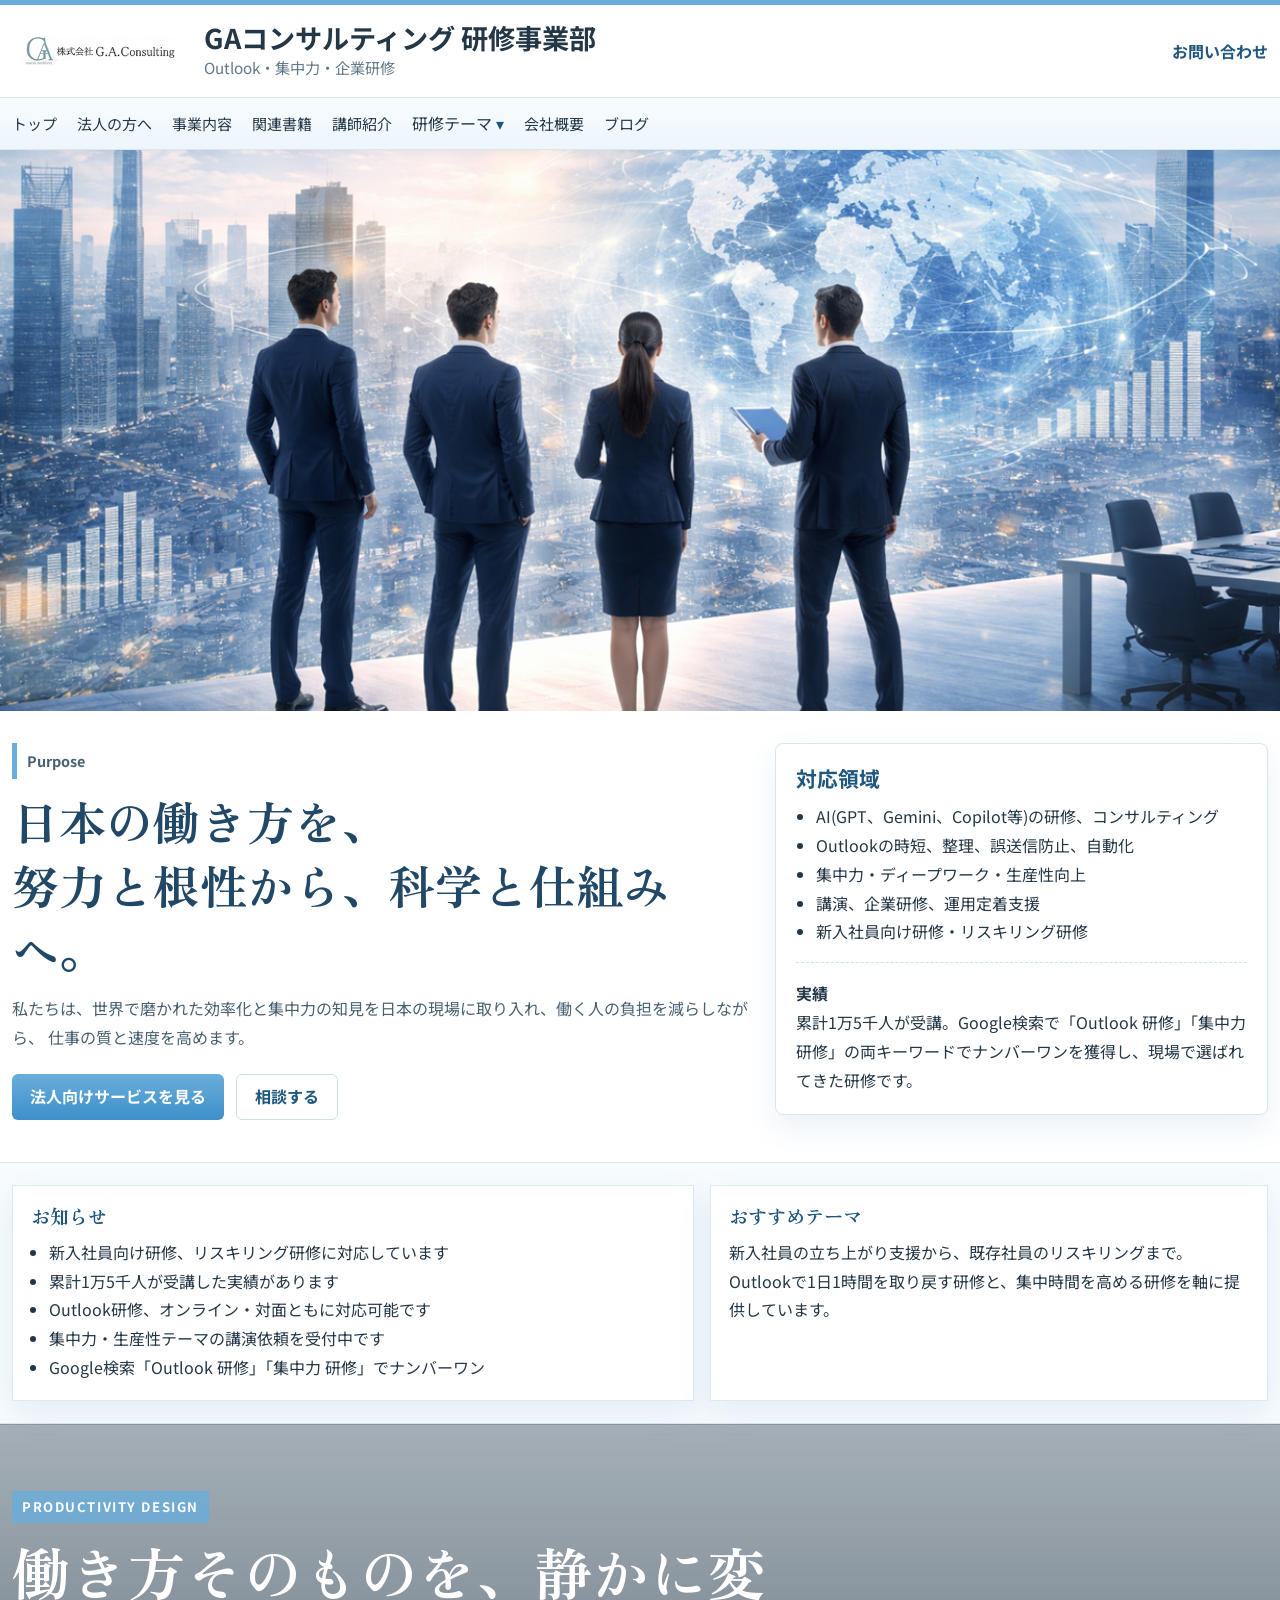
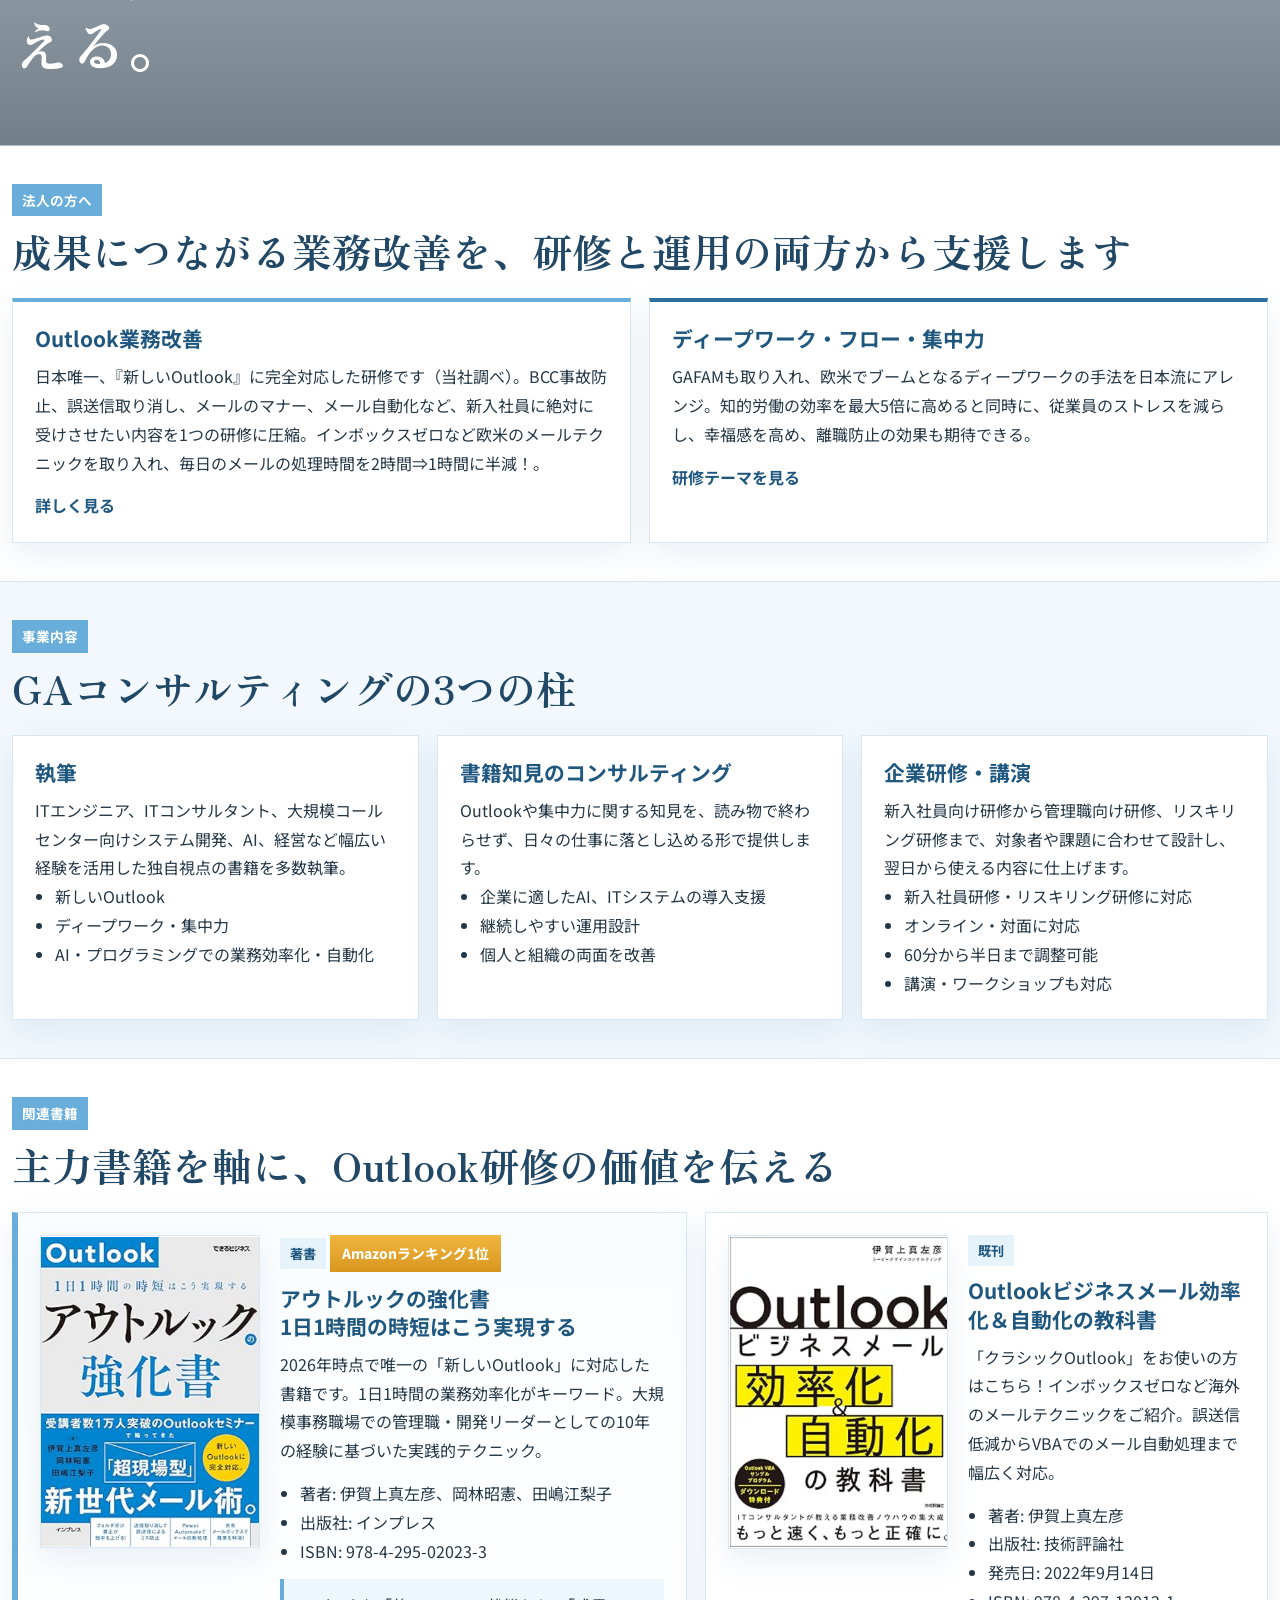
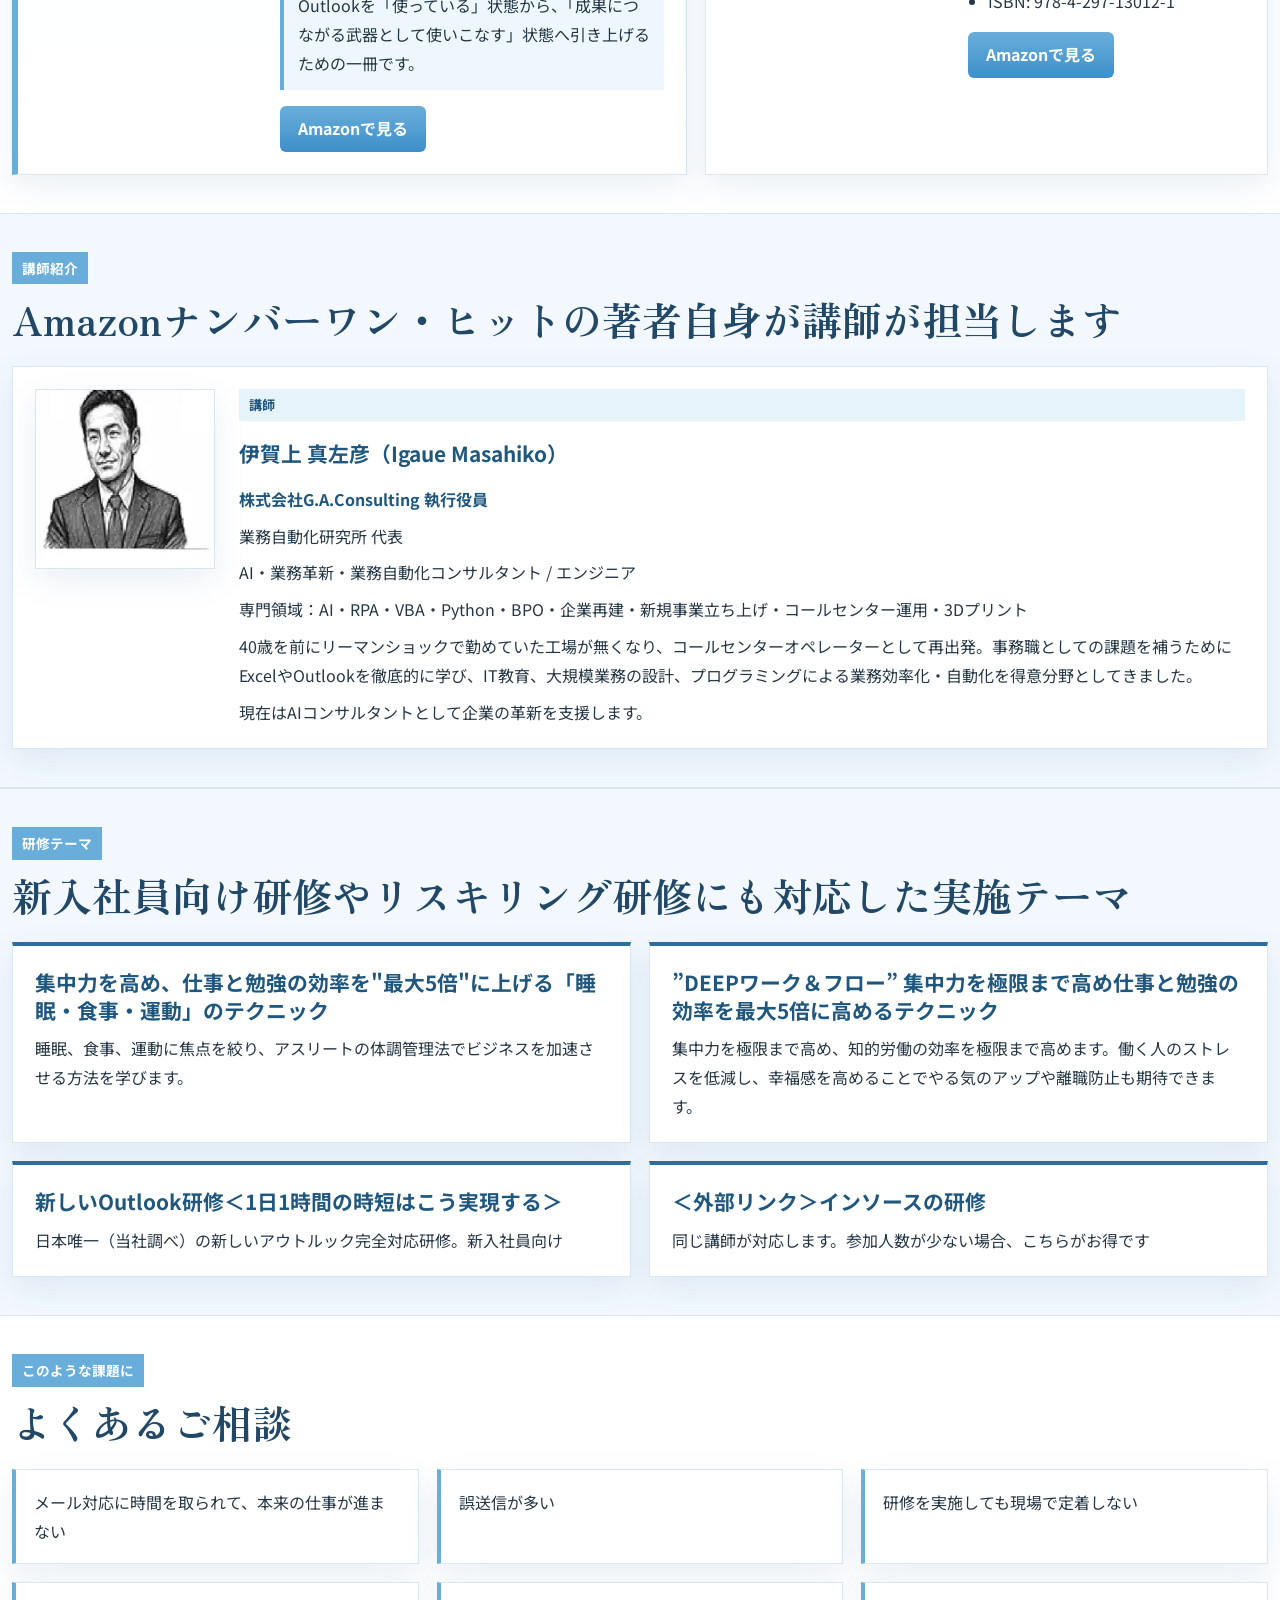
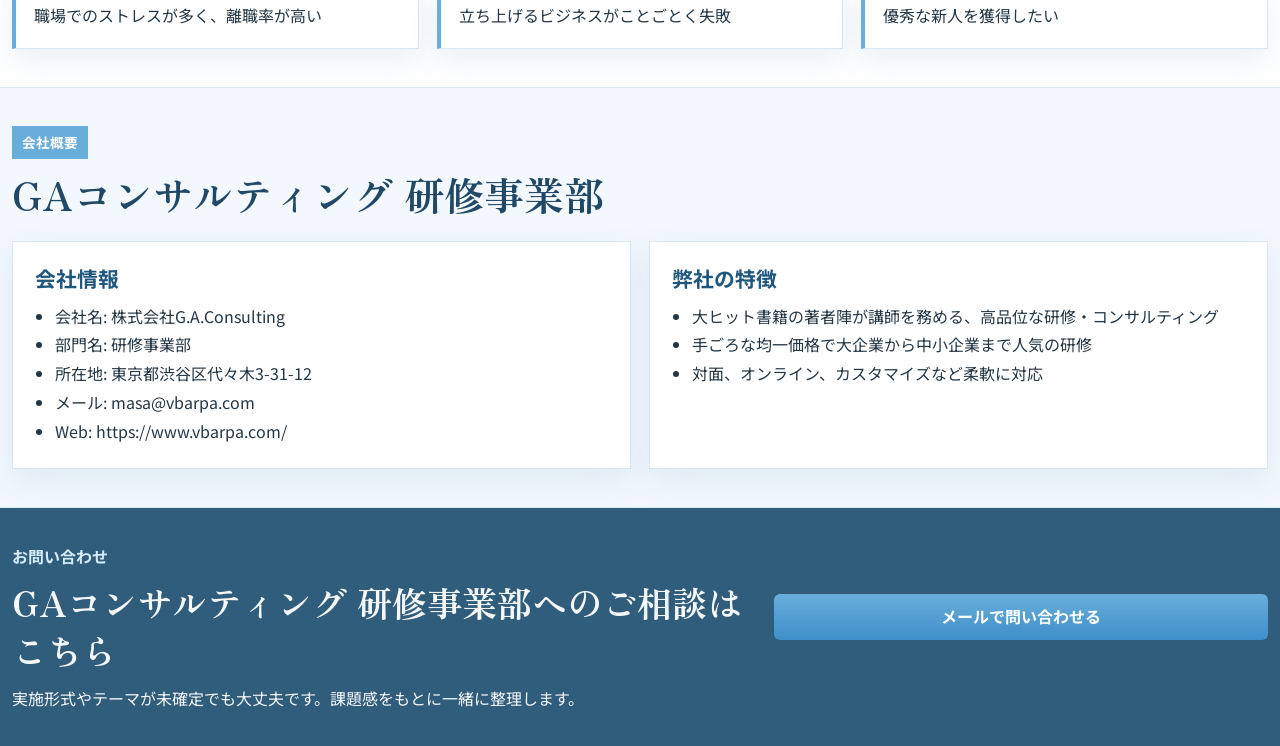
==== Potal/index.html @ 33171b97 "Add training proof points and audience messaging" ====
﻿<!doctype html>
<html lang="ja">

<head>
  <meta charset="UTF-8" />
  <meta name="viewport" content="width=device-width, initial-scale=1.0" />
  <title>GAコンサルティング 研修事業部 | Outlook・集中力・研修の実務支援</title>
  <meta name="description" content="GAコンサルティング 研修事業部のランディングページ。Outlook活用、集中力・生産性テーマの書籍知見、企業研修を通じて、現場で回る業務改善を支援します。" />
  <link rel="preconnect" href="https://fonts.googleapis.com" />
  <link rel="preconnect" href="https://fonts.gstatic.com" crossorigin />
  <link
    href="https://fonts.googleapis.com/css2?family=Noto+Sans+JP:wght@400;500;700;900&family=Zen+Old+Mincho:wght@500;700&display=swap"
    rel="stylesheet" />
  <link rel="stylesheet" href="styles.css" />
</head>

<body>
  <header class="site-header">
    <div class="wrap header-top">
      <a class="brand" href="#top">
        <img class="brand-logo" src="rogo.png" alt="株式会社G.A.Consulting ロゴ" />
        <span class="brand-copy">
          <strong>GAコンサルティング 研修事業部</strong>
          <small>Outlook・集中力・企業研修</small>
        </span>
      </a>
      <a class="contact-shortcut" href="#contact">お問い合わせ</a>
    </div>
    <nav class="global-nav">
      <div class="wrap nav-inner">
        <a href="#top">トップ</a>
        <a class="mobile-hide-nav" href="#corporate">法人の方へ</a>
        <a class="mobile-hide-nav" href="#services">事業内容</a>
        <a href="#books">関連書籍</a>
        <a class="mobile-hide-nav" href="#lecturer">講師紹介</a>
        <div class="nav-dropdown">
          <button class="nav-dropdown-toggle" type="button" id="training-menu-toggle" aria-haspopup="true"
            aria-controls="training-menu-panel">
            研修テーマ
          </button>
          <div class="nav-dropdown-panel" id="training-menu-panel">
            <a href="https://main.vbarpa.com/" target="_blank" rel="noreferrer">
              集中力を高め、仕事と勉強の効率を"最大5倍"に上げる「睡眠・食事・運動」のテクニック
            </a>
            <a href="https://www.vbarpa.com/%E3%83%87%E3%82%A3%E3%83%BC%E3%83%97%E3%83%AF%E3%83%BC%E3%82%AF%E9%9B%86%E4%B8%AD%E5%8A%9B"
              target="_blank" rel="noreferrer">
              ”DEEPワーク＆フロー” 集中力を極限まで高め仕事と勉強の効率を最大5倍に高めるテクニック
            </a>
            <a href="https://www.vbarpa.com/" target="_blank" rel="noreferrer">
              新しいOutlook研修＜1日1時間の時短はこう実現する＞
            </a>
            <a href="https://www.insource.co.jp/bup/gac015.html" target="_blank" rel="noreferrer">
              ＜外部リンク＞インソースの研修
            </a>
          </div>
        </div>
        <a href="#profile">会社概要</a>
        <a href="https://www.vbarpa.com/blog/categories/team%E5%89%AF%E6%A5%AD" target="_blank" rel="noreferrer">
          ブログ
        </a>
      </div>
    </nav>
  </header>

  <main id="top">
    <section class="hero">
      <div class="hero-visual-wide">
        <img src="hero-main-v2.png" alt="夜景を背景にノートパソコンとデスクが置かれた研修事業部のイメージ" />
      </div>
      <div class="wrap hero-inner">
        <div class="hero-copy">
          <p class="hero-lead">Purpose</p>
            <h1>日本の働き方を、<br />努力と根性から、科学と仕組みへ。</h1>
          <p>
            私たちは、世界で磨かれた効率化と集中力の知見を日本の現場に取り入れ、働く人の負担を減らしながら、
            仕事の質と速度を高めます。
          </p>
          <div class="hero-actions">
            <a class="button primary" href="#corporate">法人向けサービスを見る</a>
            <a class="button secondary" href="#contact">相談する</a>
          </div>
        </div>
        <div class="hero-panel">
          <h2>対応領域</h2>
          <ul>
            <li>AI(GPT、Gemini、Copilot等)の研修、コンサルティング</li>
            <li>Outlookの時短、整理、誤送信防止、自動化</li>
            <li>集中力・ディープワーク・生産性向上</li>
            <li>講演、企業研修、運用定着支援</li>
            <li>新入社員向け研修・リスキリング研修</li>
          </ul>
          <div class="hero-note">
            <strong>実績</strong>
            <p>
              累計1万5千人が受講。Google検索で「Outlook 研修」「集中力 研修」の両キーワードでナンバーワンを獲得し、現場で選ばれてきた研修です。
            </p>
          </div>
        </div>
      </div>
    </section>

    <section class="notice-section">
      <div class="wrap notice-grid">
        <article>
          <h2>お知らせ</h2>
          <ul>
            <li>新入社員向け研修、リスキリング研修に対応しています</li>
            <li>累計1万5千人が受講した実績があります</li>
            <li>Outlook研修、オンライン・対面ともに対応可能です</li>
            <li>集中力・生産性テーマの講演依頼を受付中です</li>
            <li>Google検索「Outlook 研修」「集中力 研修」でナンバーワン</li>
          </ul>
        </article>
        <article>
          <h2>おすすめテーマ</h2>
          <p>
            新入社員の立ち上がり支援から、既存社員のリスキリングまで。Outlookで1日1時間を取り戻す研修と、集中時間を高める研修を軸に提供しています。
          </p>
        </article>
      </div>
    </section>

    <section class="fixed-visual-band" aria-hidden="true">
      <div class="fixed-visual-overlay">
        <div class="wrap fixed-visual-copy">
          <p>PRODUCTIVITY DESIGN</p>
          <h2>働き方そのものを、静かに変える。</h2>
        </div>
      </div>
    </section>

    <section class="content-section" id="corporate">
      <div class="wrap">
        <div class="section-title">
          <span>法人の方へ</span>
          <h2>成果につながる業務改善を、研修と運用の両方から支援します</h2>
        </div>
        <div class="feature-grid two-col">
          <article class="feature-card large accent-orange">
            <h3>Outlook業務改善</h3>
            <p>
              日本唯一、『新しいOutlook』に完全対応した研修です（当社調べ）。BCC事故防止、誤送信取り消し、メールのマナー、メール自動化など、新入社員に絶対に受けさせたい内容を1つの研修に圧縮。インボックスゼロなど欧米のメールテクニックを取り入れ、毎日のメールの処理時間を2時間⇒1時間に半減！。
            </p>
            <a href="#services">詳しく見る</a>
          </article>
          <article class="feature-card large accent-blue">
            <h3>ディープワーク・フロー・集中力</h3>
            <p>
              GAFAMも取り入れ、欧米でブームとなるディープワークの手法を日本流にアレンジ。知的労働の効率を最大5倍に高めると同時に、従業員のストレスを減らし、幸福感を高め、離職防止の効果も期待できる。
            </p>
            <a href="#training">研修テーマを見る</a>
          </article>
        </div>
      </div>
    </section>

    <section class="content-section pale" id="services">
      <div class="wrap">
        <div class="section-title">
          <span>事業内容</span>
          <h2>GAコンサルティングの3つの柱</h2>
        </div>
        <div class="feature-grid three-col">
          <article class="feature-card">
            <h3>執筆</h3>
            <p>
              ITエンジニア、ITコンサルタント、大規模コールセンター向けシステム開発、AI、経営など幅広い経験を活用した独自視点の書籍を多数執筆。
            </p>
            <ul>
              <li>新しいOutlook</li>
              <li>ディープワーク・集中力</li>
              <li>AI・プログラミングでの業務効率化・自動化</li>
            </ul>
          </article>
          <article class="feature-card">
            <h3>書籍知見のコンサルティング</h3>
            <p>
              Outlookや集中力に関する知見を、読み物で終わらせず、日々の仕事に落とし込める形で提供します。
            </p>
            <ul>
              <li>企業に適したAI、ITシステムの導入支援</li>
              <li>継続しやすい運用設計</li>
              <li>個人と組織の両面を改善</li>
            </ul>
          </article>
          <article class="feature-card">
            <h3>企業研修・講演</h3>
            <p>
              新入社員向け研修から管理職向け研修、リスキリング研修まで、対象者や課題に合わせて設計し、翌日から使える内容に仕上げます。
            </p>
            <ul>
              <li>新入社員研修・リスキリング研修に対応</li>
              <li>オンライン・対面に対応</li>
              <li>60分から半日まで調整可能</li>
              <li>講演・ワークショップも対応</li>
            </ul>
          </article>
        </div>
      </div>
    </section>

    <section class="content-section" id="books">
      <div class="wrap">
        <div class="section-title">
          <span>関連書籍</span>
          <h2>主力書籍を軸に、Outlook研修の価値を伝える</h2>
        </div>
        <div class="book-grid">
          <article class="book-card featured book-cover-card">
            <div class="book-cover-wrap">
              <img src="1.png" alt="アウトルックの強化書 1日1時間の時短はこう実現する 書影" />
            </div>
            <div>
              <p class="book-tag">著書</p>
              <p class="book-rank">Amazonランキング1位</p>
              <h3>アウトルックの強化書<br />1日1時間の時短はこう実現する</h3>
              <p>
                2026年時点で唯一の「新しいOutlook」に対応した書籍です。1日1時間の業務効率化がキーワード。大規模事務職場での管理職・開発リーダーとしての10年の経験に基づいた実践的テクニック。
              </p>
              <ul class="meta-list">
                <li>著者: 伊賀上真左彦、岡林昭憲、田嶋江梨子</li>
                <li>出版社: インプレス</li>
                <li>ISBN: 978-4-295-02023-3</li>
              </ul>
              <p class="book-highlight">
                Outlookを「使っている」状態から、「成果につながる武器として使いこなす」状態へ引き上げるための一冊です。
              </p>
              <div class="book-actions">
                <a class="button primary"
                  href="https://www.amazon.co.jp/%E3%82%A2%E3%82%A6%E3%83%88%E3%83%AB%E3%83%83%E3%82%AF%E3%81%AE%E5%BC%B7%E5%8C%96%E6%9B%B8-1%E6%97%A51%E6%99%82%E9%96%93%E3%81%AE%E6%99%82%E7%9F%AD%E3%81%AF%E3%81%93%E3%81%86%E5%AE%9F%E7%8F%BE%E3%81%99%E3%82%8B%EF%BC%88%E3%81%A7%E3%81%8D%E3%82%8B%E3%83%93%E3%82%B8%E3%83%8D%E3%82%B9%EF%BC%89-%E4%BC%8A%E8%B3%80%E4%B8%8A%E7%9C%9F%E4%BD%90%E5%BD%A6/dp/4295020230"
                  target="_blank" rel="noreferrer">
                  Amazonで見る
                </a>
              </div>
            </div>
          </article>
          <article class="book-card book-cover-card">
            <div class="book-cover-wrap">
              <img src="2.png" alt="Outlookビジネスメール効率化＆自動化の教科書 書影" />
            </div>
            <div>
              <p class="book-tag">既刊</p>
              <h3>Outlookビジネスメール効率化＆自動化の教科書</h3>
              <p>
                「クラシックOutlook」をお使いの方はこちら！インボックスゼロなど海外のメールテクニックをご紹介。誤送信低減からVBAでのメール自動処理まで幅広く対応。
              </p>
              <ul class="meta-list">
                <li>著者: 伊賀上真左彦</li>
                <li>出版社: 技術評論社</li>
                <li>発売日: 2022年9月14日</li>
                <li>ISBN: 978-4-297-13012-1</li>
              </ul>
              <div class="book-actions">
                <a class="button primary"
                  href="https://www.amazon.co.jp/Outlook%E3%83%93%E3%82%B8%E3%83%8D%E3%82%B9%E3%83%A1%E3%83%BC%E3%83%AB%E5%8A%B9%E7%8E%87%E5%8C%96%EF%BC%86%E8%87%AA%E5%8B%95%E5%8C%96%E3%81%AE%E6%95%99%E7%A7%91%E6%9B%B8-%E4%BC%8A%E8%B3%80%E4%B8%8A-%E7%9C%9F%E5%B7%A6%E5%BD%A6-ebook/dp/B0BDYD4R8Z?ref_=ast_author_dp"
                  target="_blank" rel="noreferrer">
                  Amazonで見る
                </a>
              </div>
            </div>
          </article>
        </div>
      </div>
    </section>

    <section class="content-section pale" id="lecturer">
      <div class="wrap">
        <div class="section-title">
          <span>講師紹介</span>
          <h2>Amazonナンバーワン・ヒットの著者自身が講師が担当します</h2>
        </div>
        <div class="lecturer-card">
          <div class="lecturer-photo-wrap">
            <img src="3.webp" alt="講師 伊賀上真左彦" />
          </div>
          <div class="lecturer-body">
            <p class="book-tag">講師</p>
            <h3>伊賀上 真左彦（Igaue Masahiko）</h3>
            <p class="lecturer-role">株式会社G.A.Consulting 執行役員</p>
            <p>業務自動化研究所 代表</p>
            <p>AI・業務革新・業務自動化コンサルタント / エンジニア</p>
            <p>専門領域：AI・RPA・VBA・Python・BPO・企業再建・新規事業立ち上げ・コールセンター運用・3Dプリント</p>
            <p>
              40歳を前にリーマンショックで勤めていた工場が無くなり、コールセンターオペレーターとして再出発。事務職としての課題を補うためにExcelやOutlookを徹底的に学び、IT教育、大規模業務の設計、プログラミングによる業務効率化・自動化を得意分野としてきました。
            </p>
            <p>現在はAIコンサルタントとして企業の革新を支援します。</p>
          </div>
        </div>
      </div>
    </section>

    <section class="content-section pale" id="training">
      <div class="wrap">
        <div class="section-title">
          <span>研修テーマ</span>
          <h2>新入社員向け研修やリスキリング研修にも対応した実施テーマ</h2>
        </div>
        <div class="post-grid">
          <article class="post-card">
            <h3>
              <a class="training-link" href="https://main.vbarpa.com/" target="_blank" rel="noreferrer">
                集中力を高め、仕事と勉強の効率を"最大5倍"に上げる「睡眠・食事・運動」のテクニック
              </a>
            </h3>
            <p>睡眠、食事、運動に焦点を絞り、アスリートの体調管理法でビジネスを加速させる方法を学びます。</p>
          </article>
          <article class="post-card">
            <h3>
              <a class="training-link"
                href="https://www.vbarpa.com/%E3%83%87%E3%82%A3%E3%83%BC%E3%83%97%E3%83%AF%E3%83%BC%E3%82%AF%E9%9B%86%E4%B8%AD%E5%8A%9B"
                target="_blank" rel="noreferrer">
                ”DEEPワーク＆フロー” 集中力を極限まで高め仕事と勉強の効率を最大5倍に高めるテクニック
              </a>
            </h3>
            <p>
              集中力を極限まで高め、知的労働の効率を極限まで高めます。働く人のストレスを低減し、幸福感を高めることでやる気のアップや離職防止も期待できます。
            </p>
          </article>
          <article class="post-card">
            <h3>
              <a class="training-link" href="https://www.vbarpa.com/" target="_blank" rel="noreferrer">
                新しいOutlook研修＜1日1時間の時短はこう実現する＞
              </a>
            </h3>
            <p>日本唯一（当社調べ）の新しいアウトルック完全対応研修。新入社員向け</p>
          </article>
          <article class="post-card">
            <h3>
              <a class="training-link" href="https://www.insource.co.jp/bup/gac015.html" target="_blank"
                rel="noreferrer">
                ＜外部リンク＞インソースの研修
              </a>
            </h3>
            <p>同じ講師が対応します。参加人数が少ない場合、こちらがお得です</p>
          </article>
        </div>
      </div>
    </section>

    <section class="content-section" id="audience">
      <div class="wrap">
        <div class="section-title">
          <span>このような課題に</span>
          <h2>よくあるご相談</h2>
        </div>
        <div class="issue-grid">
          <p>メール対応に時間を取られて、本来の仕事が進まない</p>
          <p>誤送信が多い</p>
          <p>研修を実施しても現場で定着しない</p>
          <p>職場でのストレスが多く、離職率が高い</p>
          <p>立ち上げるビジネスがことごとく失敗</p>
          <p>優秀な新人を獲得したい</p>
        </div>
      </div>
    </section>

    <section class="content-section pale" id="profile">
      <div class="wrap">
        <div class="section-title">
          <span>会社概要</span>
          <h2>GAコンサルティング 研修事業部</h2>
        </div>
        <div class="profile-grid">
          <article class="profile-card">
            <h3>会社情報</h3>
            <ul>
              <li>会社名: 株式会社G.A.Consulting</li>
              <li>部門名: 研修事業部</li>
              <li>所在地: 東京都渋谷区代々木3-31-12</li>
              <li>メール: masa@vbarpa.com</li>
              <li>Web: https://www.vbarpa.com/</li>
            </ul>
          </article>
          <article class="profile-card">
            <h3>弊社の特徴</h3>
            <ul>
              <li>大ヒット書籍の著者陣が講師を務める、高品位な研修・コンサルティング</li>
              <li>手ごろな均一価格で大企業から中小企業まで人気の研修</li>
              <li>対面、オンライン、カスタマイズなど柔軟に対応</li>
            </ul>
          </article>
        </div>
      </div>
    </section>
  </main>

  <footer class="site-footer" id="contact">
    <div class="wrap footer-inner">
      <div>
        <p class="footer-title">お問い合わせ</p>
        <h2>GAコンサルティング 研修事業部へのご相談はこちら</h2>
        <p>実施形式やテーマが未確定でも大丈夫です。課題感をもとに一緒に整理します。</p>
      </div>
      <div class="footer-actions">
        <a class="button primary" href="mailto:masa@vbarpa.com">メールで問い合わせる</a>
      </div>
    </div>
  </footer>
  <script>
    (function () {
      var button = document.getElementById("training-menu-toggle");
      var panel = document.getElementById("training-menu-panel");

      if (!button || !panel) {
        return;
      }

      button.addEventListener("click", function (event) {
        if (window.innerWidth > 900) {
          return;
        }

        event.preventDefault();
        panel.classList.toggle("is-open");
      });

      document.addEventListener("click", function (event) {
        if (window.innerWidth > 900) {
          return;
        }

        if (!button.contains(event.target) && !panel.contains(event.target)) {
          panel.classList.remove("is-open");
        }
      });
    })();
  </script>
</body>

</html>
---- Potal/styles.css ----
﻿:root {
  --bg: #f6fbff;
  --paper: #ffffff;
  --soft: #f2f8fd;
  --ink: #243746;
  --muted: #617887;
  --line: #d8e7f2;
  --sky: #69aeda;
  --sky-deep: #3e8fca;
  --blue: #2d6e9f;
  --blue-deep: #1f577f;
  --shadow: 0 12px 30px rgba(54, 112, 153, 0.1);
}

* {
  box-sizing: border-box;
}

html {
  scroll-behavior: smooth;
}

body {
  margin: 0;
  font-family: "Noto Sans JP", sans-serif;
  color: var(--ink);
  background: var(--bg);
  line-height: 1.8;
  padding-top: 148px;
}

img {
  max-width: 100%;
  display: block;
}

h1,
h2,
h3 {
  margin: 0;
  line-height: 1.35;
}

p,
ul,
figure {
  margin: 0;
}

.wrap {
  width: min(1360px, calc(100% - 24px));
  margin: 0 auto;
}

.site-header {
  background: #fff;
  border-top: 5px solid var(--sky);
  box-shadow: 0 2px 8px rgba(0, 0, 0, 0.04);
  position: fixed;
  top: 0;
  left: 0;
  right: 0;
  z-index: 10;
}

.header-top {
  display: flex;
  align-items: center;
  justify-content: space-between;
  gap: 16px;
  padding: 16px 0;
}

.brand {
  display: inline-flex;
  align-items: center;
  gap: 12px;
  text-decoration: none;
  color: inherit;
}

.brand-logo {
  width: 180px;
  max-width: 32vw;
  height: auto;
}

.brand-copy {
  display: grid;
}

.brand-copy strong {
  font-size: 1.7rem;
  line-height: 1.2;
}

.brand-copy small {
  color: var(--muted);
  font-size: 0.95rem;
}

.contact-shortcut {
  color: var(--blue-deep);
  text-decoration: none;
  font-weight: 700;
}

.global-nav {
  background: linear-gradient(180deg, #f8fcff, #edf6fc);
  border-top: 1px solid var(--line);
  border-bottom: 1px solid var(--line);
}

.nav-inner {
  display: flex;
  flex-wrap: wrap;
  gap: 20px;
  padding: 11px 0;
  align-items: center;
}

.nav-inner > a,
.nav-dropdown-toggle {
  color: var(--ink);
  text-decoration: none;
  font-size: 0.94rem;
}

.nav-dropdown {
  position: relative;
}

.nav-dropdown-toggle {
  padding: 0;
  background: transparent;
  border: 0;
  font: inherit;
  cursor: pointer;
}

.nav-dropdown-toggle::after {
  content: " ▾";
  color: var(--blue-deep);
}

.nav-dropdown-panel {
  position: absolute;
  top: 100%;
  left: 0;
  min-width: 320px;
  display: grid;
  gap: 2px;
  padding: 8px 8px 8px;
  margin-top: 0;
  background: #fff;
  border: 1px solid var(--line);
  box-shadow: 0 18px 36px rgba(31, 87, 127, 0.16);
  opacity: 0;
  visibility: hidden;
  pointer-events: none;
  transform: translateY(4px);
  transition: opacity 0.18s ease, transform 0.18s ease, visibility 0.18s ease;
}

.nav-dropdown:hover .nav-dropdown-panel,
.nav-dropdown:focus-within .nav-dropdown-panel {
  opacity: 1;
  visibility: visible;
  pointer-events: auto;
  transform: translateY(0);
}

.nav-dropdown-panel a {
  display: block;
  padding: 10px 12px;
  color: var(--ink);
  text-decoration: none;
  background: #fff;
}

.nav-dropdown-panel a:hover {
  background: #eef7fd;
  color: var(--blue-deep);
}

.hero {
  background: #fff;
  border-bottom: 1px solid var(--line);
}

.hero-visual-wide {
  width: 100%;
  height: clamp(320px, 44vw, 640px);
  overflow: hidden;
  position: relative;
  background: #0f2232;
}

.hero-visual-wide img {
  width: 100%;
  height: 100%;
  object-fit: cover;
  transform: none;
  opacity: 1;
  filter: none;
}

.hero-inner {
  display: grid;
  grid-template-columns: 1.2fr 0.8fr;
  gap: 24px;
  padding: 32px 0 42px;
  align-items: start;
}

.hero-copy h1 {
  margin: 10px 0 14px;
  font-family: "Zen Old Mincho", serif;
  font-size: clamp(1.8rem, 4.2vw, 2.95rem);
  color: #214866;
}

.hero-lead {
  display: inline-block;
  padding: 5px 10px;
  background: #fff;
  border-left: 5px solid var(--sky);
  color: var(--blue);
  font-size: 0.9rem;
  font-weight: 700;
}

.hero-copy p {
  color: #486171;
}

.hero-actions {
  display: flex;
  flex-wrap: wrap;
  gap: 12px;
  margin-top: 22px;
}

.button {
  display: inline-flex;
  align-items: center;
  justify-content: center;
  min-height: 46px;
  padding: 0 18px;
  border-radius: 6px;
  text-decoration: none;
  font-weight: 700;
  border: 0;
  cursor: pointer;
}

.button.primary {
  background: linear-gradient(180deg, var(--sky), var(--sky-deep));
  color: #fff;
}

.button.secondary {
  background: #fff;
  color: var(--blue-deep);
  border: 1px solid #cddfeb;
}

.hero-panel {
  background: #fff;
  border: 1px solid #d7e7f2;
  border-radius: 8px;
  padding: 20px;
  box-shadow: var(--shadow);
}

.hero-panel h2 {
  font-size: 1.3rem;
  color: var(--blue-deep);
  margin-bottom: 10px;
}

.hero-panel ul,
.feature-card ul,
.profile-card ul,
.meta-list {
  padding-left: 20px;
}

.hero-note {
  margin-top: 16px;
  padding-top: 16px;
  border-top: 1px dashed #cfe0eb;
}

.purpose-section {
  padding: 42px 0 20px;
  background: linear-gradient(180deg, #ffffff 0%, #f8fbfe 100%);
}

.purpose-lead {
  max-width: 920px;
  font-size: 1.12rem;
  line-height: 1.9;
  color: var(--blue-deep);
}

.notice-section {
  background: #f7fbfe;
  border-bottom: 1px solid var(--line);
}

.notice-grid {
  display: grid;
  grid-template-columns: 1.1fr 0.9fr;
  gap: 16px;
  padding: 22px 0;
}

.notice-grid article {
  background: #fff;
  border: 1px solid #dceaf3;
  padding: 18px;
  box-shadow: var(--shadow);
}

.notice-grid h2,
.section-title h2,
.footer-inner h2 {
  font-family: "Zen Old Mincho", serif;
}

.notice-grid h2 {
  font-size: 1.2rem;
  color: var(--blue-deep);
  margin-bottom: 8px;
}

.notice-grid ul {
  padding-left: 18px;
}

.fixed-visual-band {
  min-height: 320px;
  background:
    linear-gradient(rgba(11, 30, 46, 0.34), rgba(11, 30, 46, 0.56)),
    url("fixed-bg-v2.png") center center / cover no-repeat fixed;
  border-top: 1px solid rgba(255, 255, 255, 0.18);
  border-bottom: 1px solid rgba(255, 255, 255, 0.18);
}

.fixed-visual-overlay {
  min-height: 320px;
  display: flex;
  align-items: center;
}

.fixed-visual-copy {
  color: #fff;
}

.fixed-visual-copy p {
  display: inline-block;
  margin-bottom: 12px;
  padding: 4px 10px;
  background: rgba(105, 174, 218, 0.82);
  font-size: 0.82rem;
  font-weight: 700;
  letter-spacing: 0.12em;
}

.fixed-visual-copy h2 {
  max-width: 760px;
  font-family: "Zen Old Mincho", serif;
  font-size: clamp(2rem, 4.6vw, 3.6rem);
  line-height: 1.25;
}

.content-section {
  padding: 38px 0;
  background: #fff;
}

.content-section.pale {
  background: var(--soft);
  border-top: 1px solid var(--line);
  border-bottom: 1px solid var(--line);
}

.section-title {
  margin-bottom: 20px;
}

.section-title span {
  display: inline-block;
  margin-bottom: 8px;
  padding: 4px 10px;
  background: var(--sky);
  color: #fff;
  font-size: 0.85rem;
  font-weight: 700;
}

.section-title h2 {
  font-size: clamp(1.6rem, 4vw, 2.5rem);
  color: #214866;
}

.feature-grid,
.book-grid,
.post-grid,
.issue-grid,
.profile-grid {
  display: grid;
  gap: 18px;
}

.two-col {
  grid-template-columns: repeat(2, minmax(0, 1fr));
}

.three-col {
  grid-template-columns: repeat(3, minmax(0, 1fr));
}

.feature-card,
.book-card,
.post-card,
.profile-card,
.issue-grid p,
.lecturer-card {
  background: #fff;
  border: 1px solid var(--line);
  box-shadow: var(--shadow);
}

.feature-card,
.book-card,
.post-card,
.profile-card {
  padding: 22px;
}

.feature-card h3,
.book-card h3,
.post-card h3,
.profile-card h3,
.lecturer-body h3 {
  font-size: 1.3rem;
  color: var(--blue-deep);
  margin-bottom: 10px;
}

.feature-card a {
  display: inline-block;
  margin-top: 14px;
  color: var(--blue-deep);
  font-weight: 700;
  text-decoration: none;
}

.feature-card.large {
  border-top: 4px solid var(--sky);
}

.feature-card.large.accent-blue,
.post-card {
  border-top: 4px solid var(--blue);
}

.book-grid {
  grid-template-columns: 1.2fr 1fr;
}

.book-card.featured {
  background: linear-gradient(180deg, #fafdff, #fff);
  border-left: 6px solid var(--sky);
}

.book-cover-card {
  display: grid;
  grid-template-columns: 220px 1fr;
  gap: 20px;
  align-items: start;
}

.book-cover-wrap img,
.lecturer-photo-wrap img {
  width: 100%;
  border: 1px solid var(--line);
  box-shadow: var(--shadow);
}

.book-tag {
  display: inline-block;
  margin-bottom: 10px;
  padding: 4px 10px;
  background: #e7f3fb;
  color: var(--blue-deep);
  font-size: 0.82rem;
  font-weight: 700;
}

.book-rank {
  display: inline-block;
  margin-bottom: 12px;
  padding: 6px 12px;
  background: linear-gradient(180deg, #f1b63f, #d8961f);
  color: #fff;
  font-size: 0.86rem;
  font-weight: 800;
}

.book-highlight {
  margin-top: 14px;
  padding: 12px 14px;
  background: #eef7fd;
  border-left: 4px solid var(--sky);
}

.book-actions {
  margin-top: 16px;
}

.meta-list {
  margin-top: 14px;
}

.lecturer-card {
  display: grid;
  grid-template-columns: 180px 1fr;
  gap: 24px;
  padding: 22px;
}

.lecturer-role {
  font-weight: 700;
  color: var(--blue-deep);
}

.lecturer-body {
  display: grid;
  gap: 8px;
}

.post-grid {
  grid-template-columns: repeat(2, minmax(0, 1fr));
}

.training-link {
  color: var(--blue-deep);
  text-decoration: none;
  border-bottom: 1px solid transparent;
  transition: border-color 0.2s ease, color 0.2s ease;
}

.training-link:hover {
  color: var(--sky-deep);
  border-color: var(--sky-deep);
}

.issue-grid {
  grid-template-columns: repeat(3, minmax(0, 1fr));
}

.issue-grid p {
  padding: 18px;
  border-left: 4px solid var(--sky);
}

.profile-grid {
  grid-template-columns: repeat(2, minmax(0, 1fr));
}

.site-footer {
  background: #315d7c;
  color: rgba(255, 255, 255, 0.95);
}

.footer-inner {
  display: grid;
  grid-template-columns: 1.2fr 0.8fr;
  gap: 20px;
  padding: 34px 0;
}

.footer-title {
  margin-bottom: 8px;
  color: #d5ecfb;
  font-weight: 700;
}

.footer-inner h2 {
  font-size: clamp(1.5rem, 4vw, 2.2rem);
  margin-bottom: 10px;
}

.footer-actions {
  display: grid;
  gap: 12px;
  align-content: start;
  padding-top: 52px;
}

.footer-actions .button.secondary {
  background: rgba(255, 255, 255, 0.1);
  color: #fff;
  border-color: rgba(255, 255, 255, 0.24);
}

@media (max-width: 900px) {
  .mobile-hide-nav {
    display: none;
  }

  .hero-inner,
  .notice-grid,
  .two-col,
  .three-col,
  .book-grid,
  .book-cover-card,
  .lecturer-card,
  .post-grid,
  .issue-grid,
  .profile-grid,
  .footer-inner,
  .nav-dropdown-panel {
    grid-template-columns: 1fr;
  }

  .header-top {
    align-items: center;
    justify-content: space-between;
    flex-direction: row;
    gap: 10px;
  }

  .hero-inner {
    grid-template-columns: 1fr;
  }

  .nav-dropdown-panel {
    min-width: 280px;
  }

  .fixed-visual-band,
  .fixed-visual-overlay {
    min-height: 240px;
  }
}

@media (max-width: 640px) {
  body {
    padding-top: 122px;
  }

  .wrap {
    width: min(1360px, calc(100% - 16px));
  }

  .header-top {
    padding: 10px 0;
  }

  .content-section,
  .footer-inner,
  .notice-grid {
    padding-top: 24px;
    padding-bottom: 24px;
  }

  .feature-card,
  .book-card,
  .post-card,
  .profile-card,
  .issue-grid p,
  .notice-grid article,
  .hero-panel,
  .lecturer-card {
    padding: 16px;
  }

  .nav-inner {
    flex-wrap: nowrap;
    gap: 12px;
    overflow-x: auto;
    white-space: nowrap;
    -webkit-overflow-scrolling: touch;
    scrollbar-width: none;
  }

  .nav-inner::-webkit-scrollbar {
    display: none;
  }

  .brand-logo {
    width: 96px;
    max-width: 28vw;
  }

  .brand-copy strong {
    font-size: 1rem;
  }

  .brand-copy small {
    font-size: 0.78rem;
  }

  .contact-shortcut {
    font-size: 0.82rem;
    white-space: nowrap;
  }

  .nav-dropdown {
    position: relative;
  }

  .nav-dropdown-panel {
    position: fixed;
    top: 112px;
    left: 12px;
    right: 12px;
    min-width: 0;
    margin-top: 0;
    opacity: 0;
    visibility: hidden;
    pointer-events: none;
    transform: translateY(4px);
    max-height: calc(100vh - 140px);
    overflow-y: auto;
  }

  .nav-dropdown-panel.is-open {
    opacity: 1;
    visibility: visible;
    pointer-events: auto;
    transform: translateY(0);
  }

  .fixed-visual-band {
    background-attachment: scroll;
  }
}
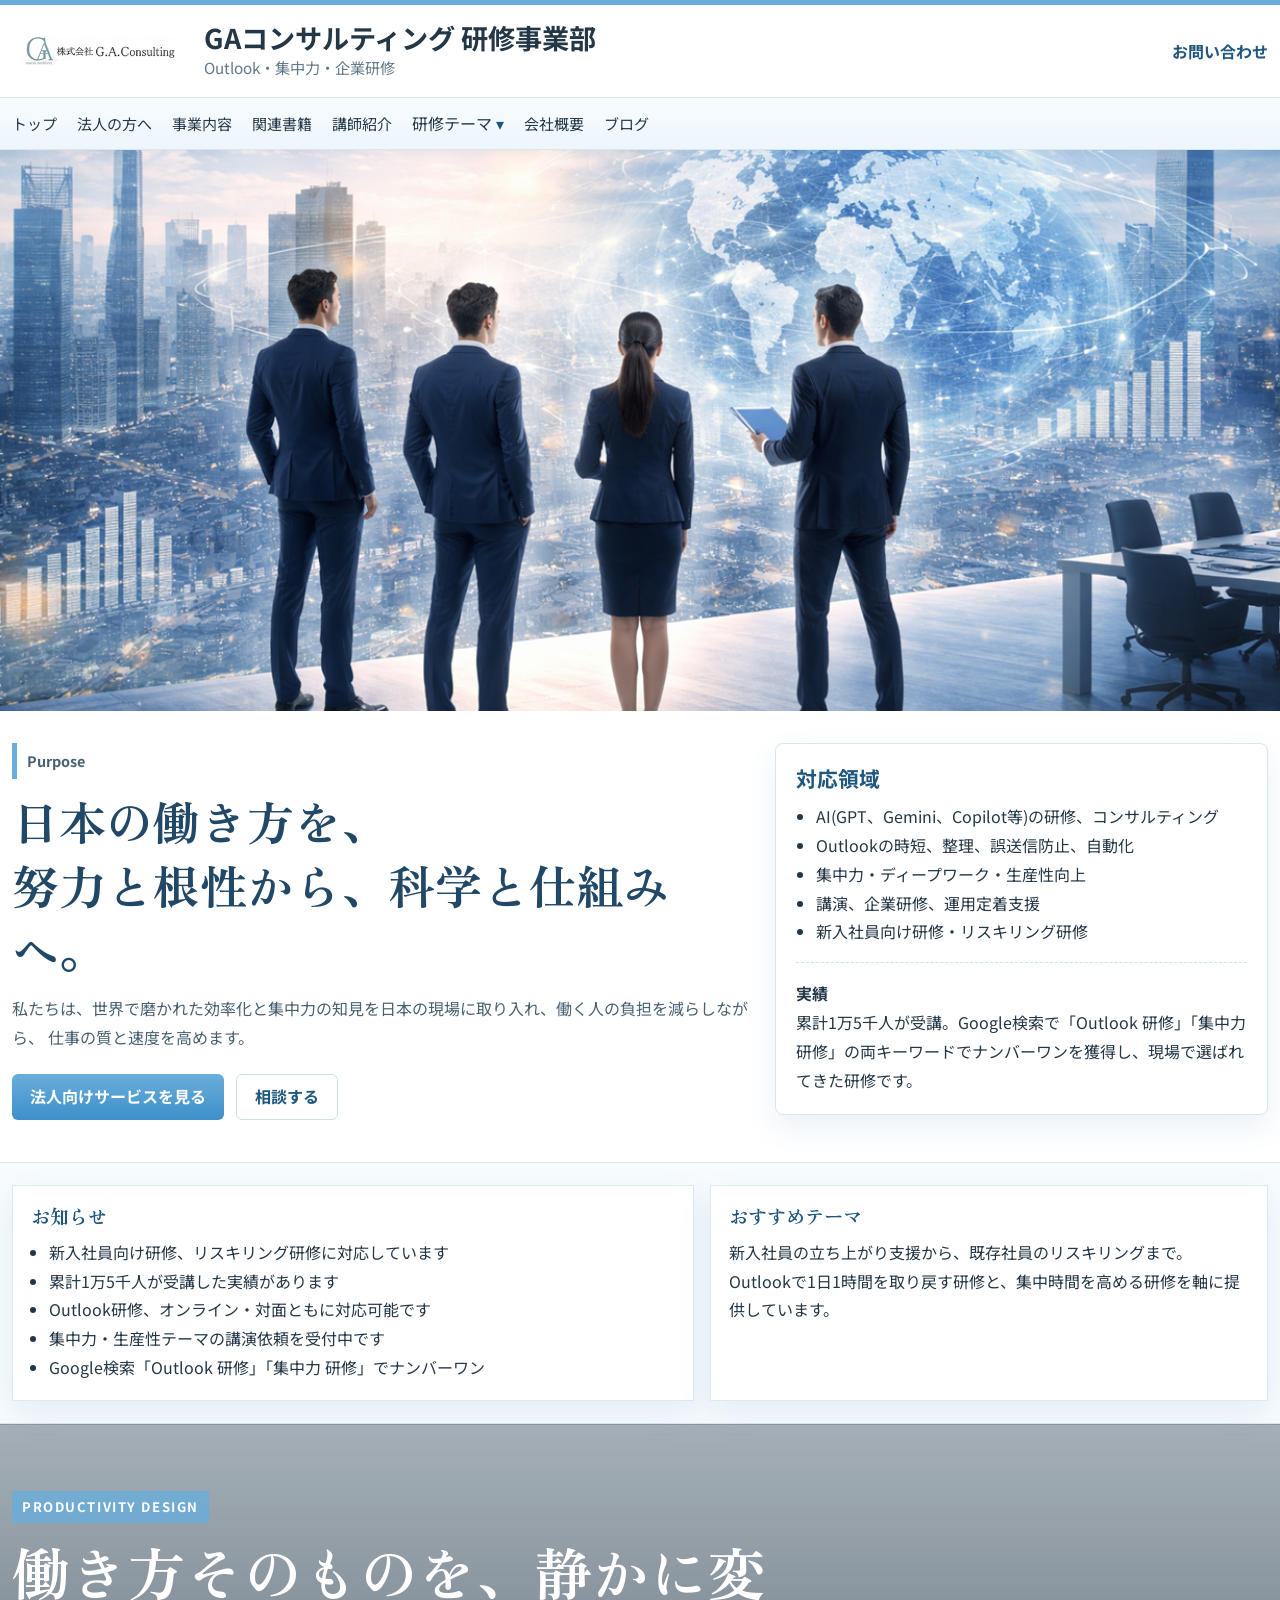
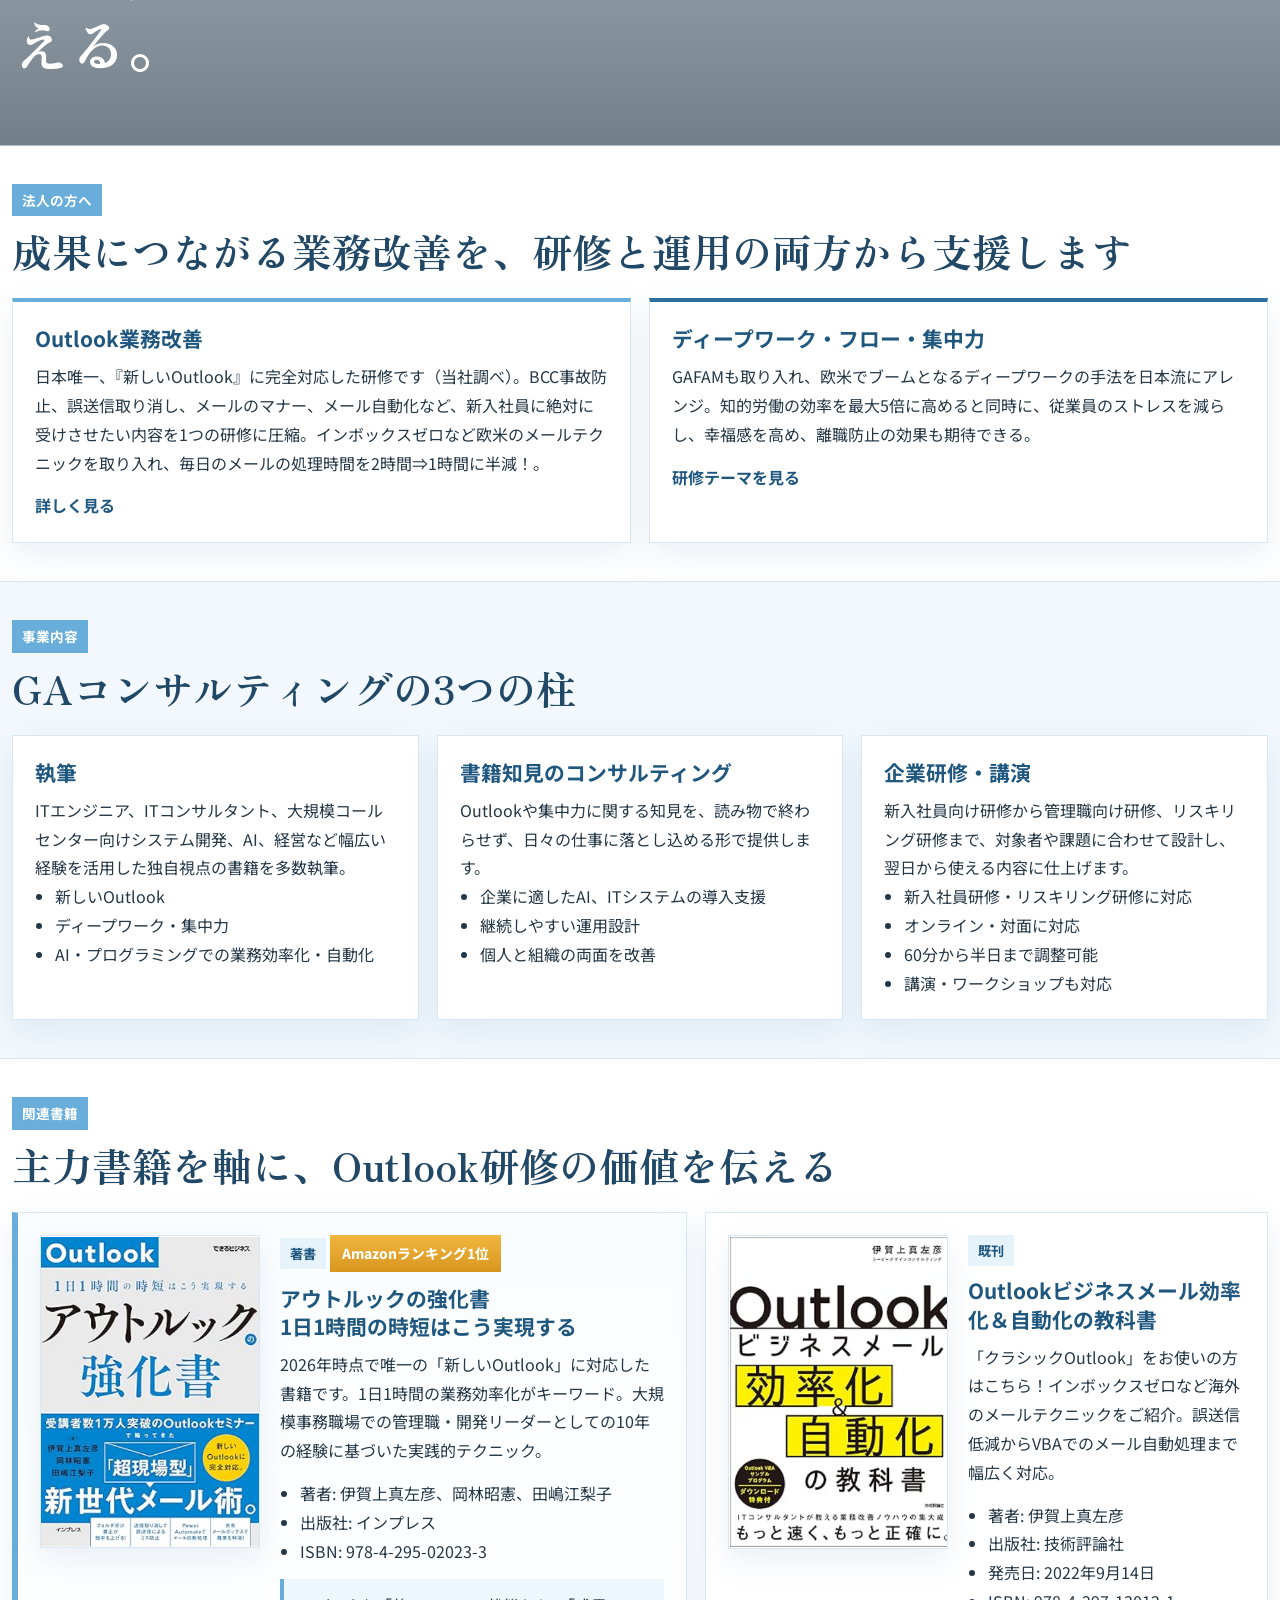
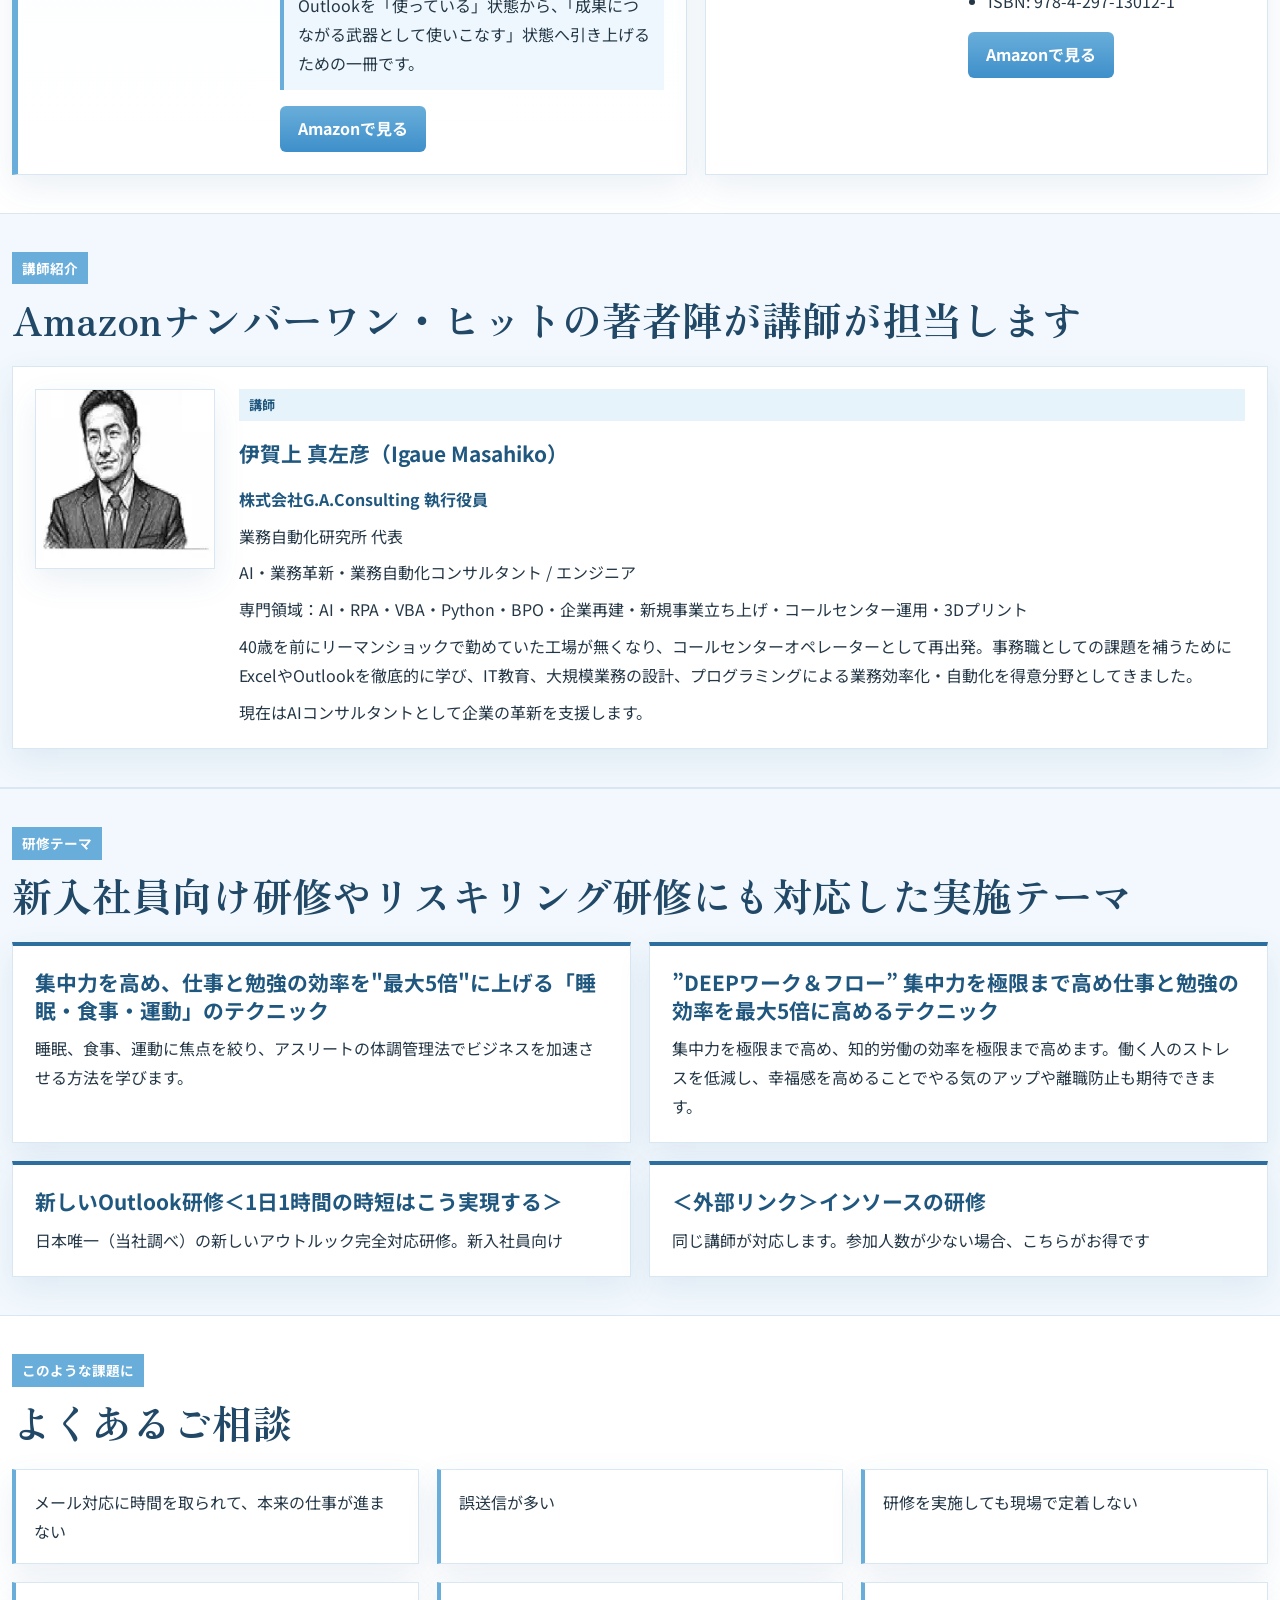
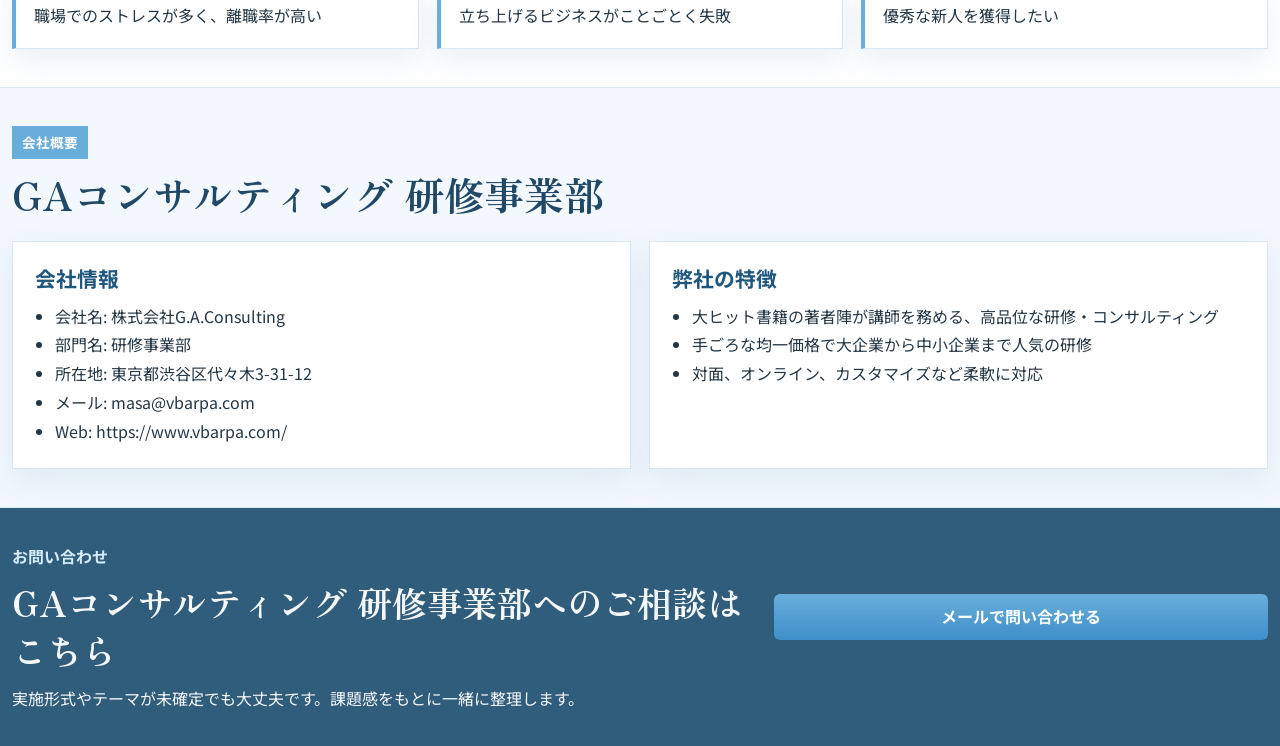
==== commit aa764476: "Update Potal copy edits" ====
--- a/Potal/index.html
+++ b/Potal/index.html
@@ -70,7 +70,7 @@
       <div class="wrap hero-inner">
         <div class="hero-copy">
           <p class="hero-lead">Purpose</p>
-            <h1>日本の働き方を、<br />努力と根性から、科学と仕組みへ。</h1>
+          <h1>日本の働き方を、<br />努力と根性から、科学と仕組みへ。</h1>
           <p>
             私たちは、世界で磨かれた効率化と集中力の知見を日本の現場に取り入れ、働く人の負担を減らしながら、
             仕事の質と速度を高めます。
@@ -267,7 +267,7 @@
       <div class="wrap">
         <div class="section-title">
           <span>講師紹介</span>
-          <h2>Amazonナンバーワン・ヒットの著者自身が講師が担当します</h2>
+          <h2>Amazonナンバーワン・ヒットの著者陣が講師が担当します</h2>
         </div>
         <div class="lecturer-card">
           <div class="lecturer-photo-wrap">
@@ -427,4 +427,4 @@
   </script>
 </body>
 
-</html>
+</html>
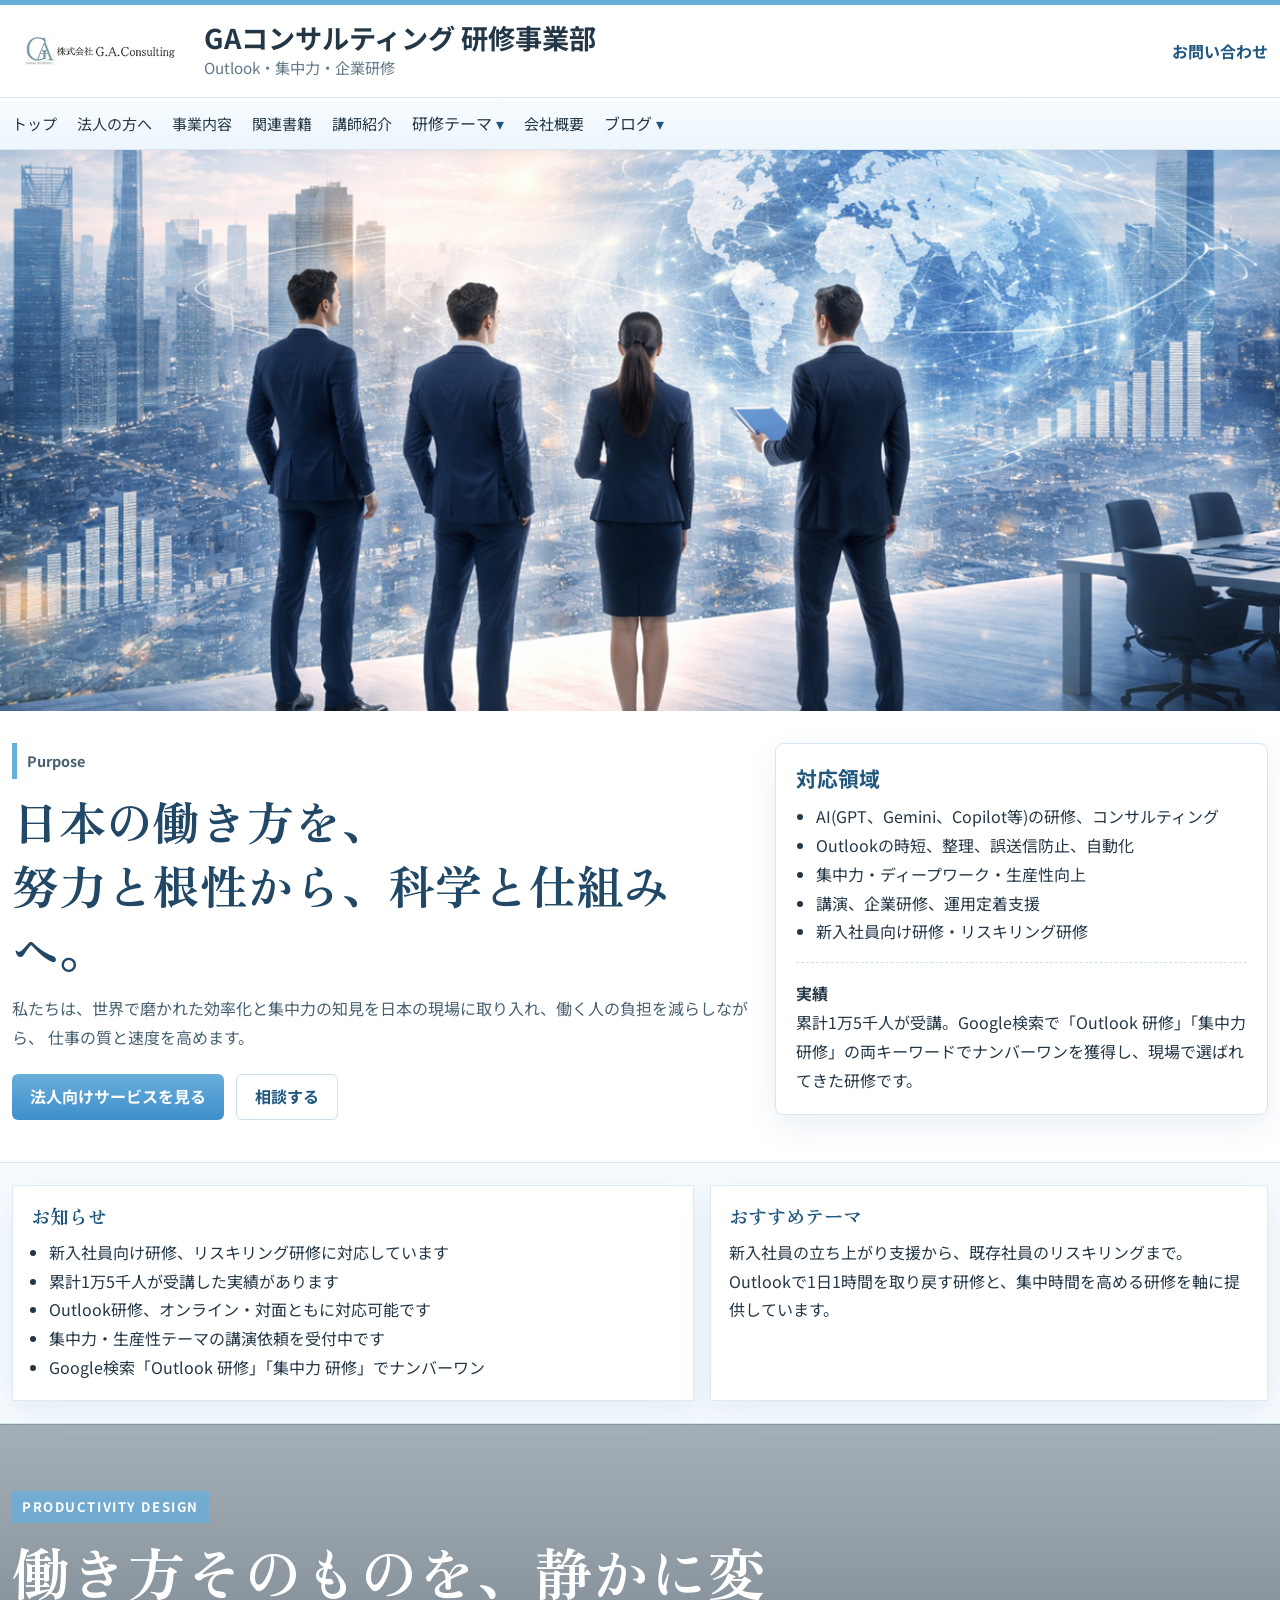
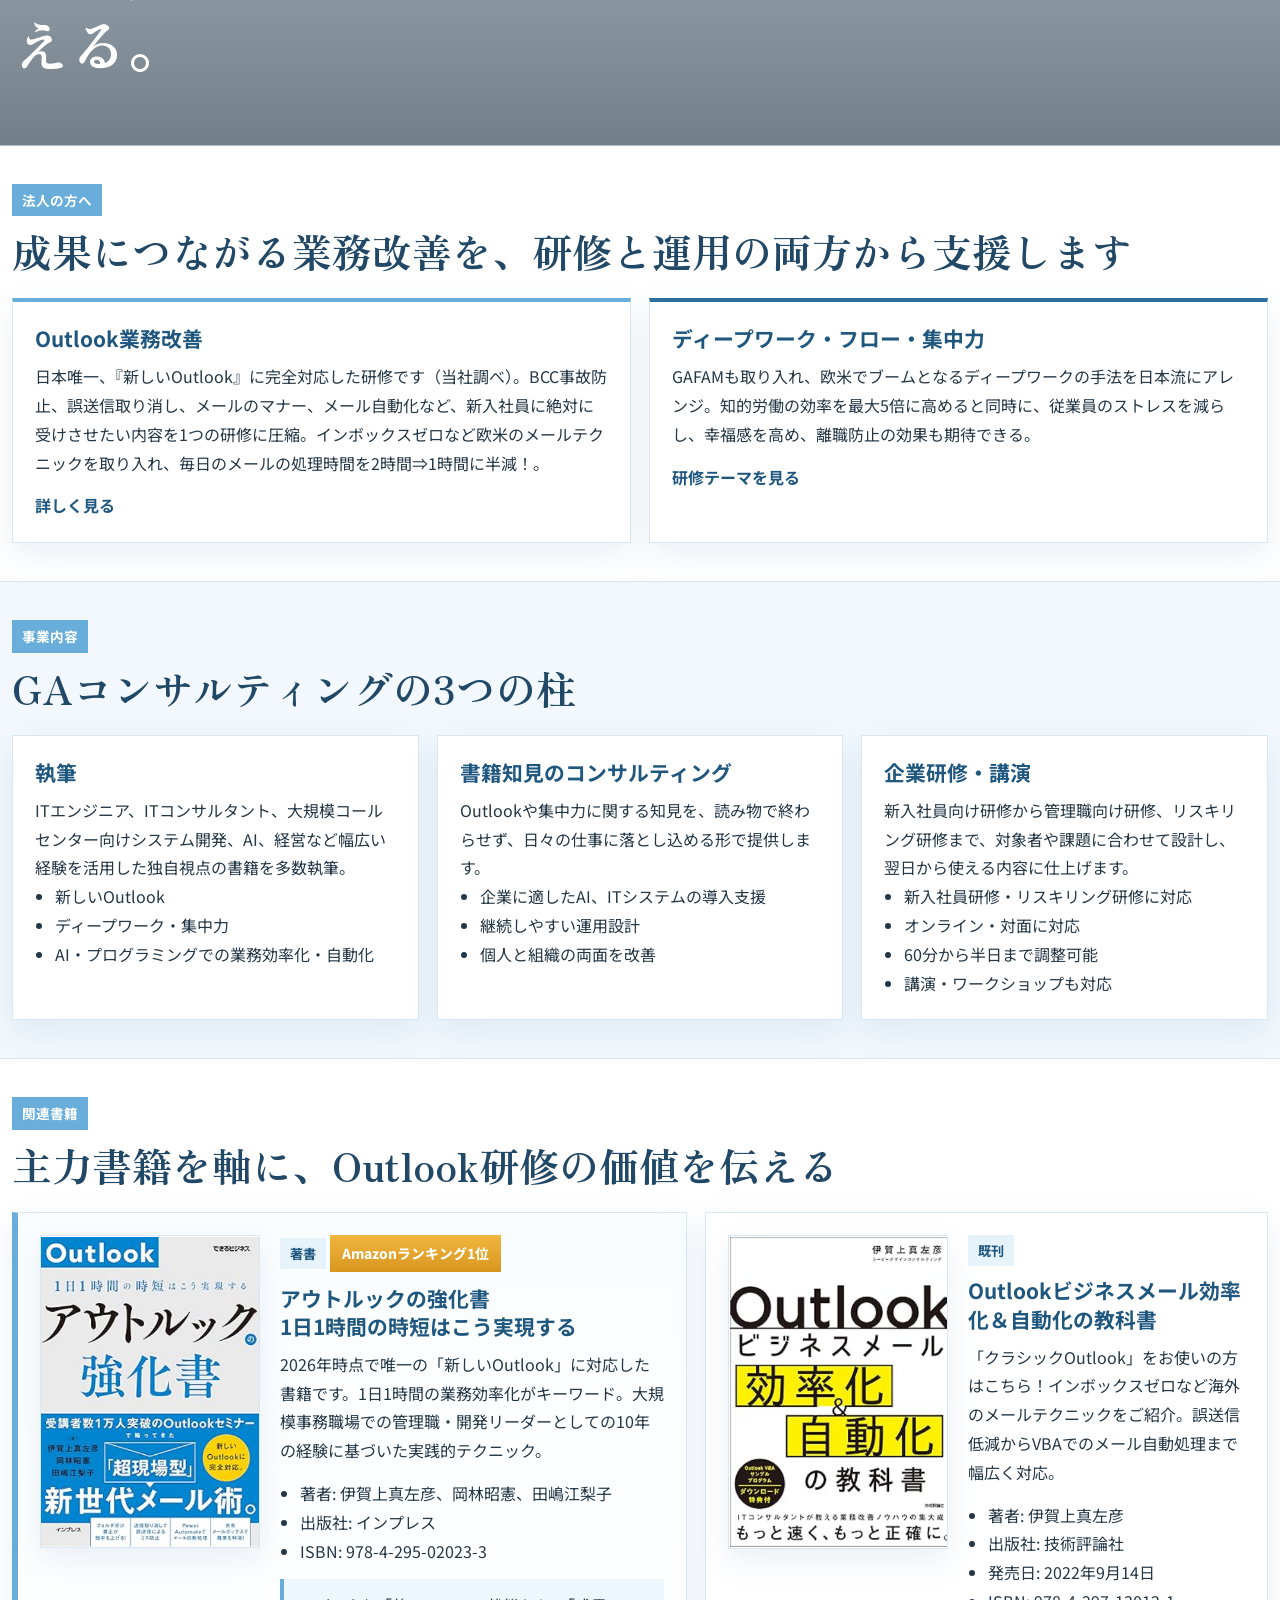
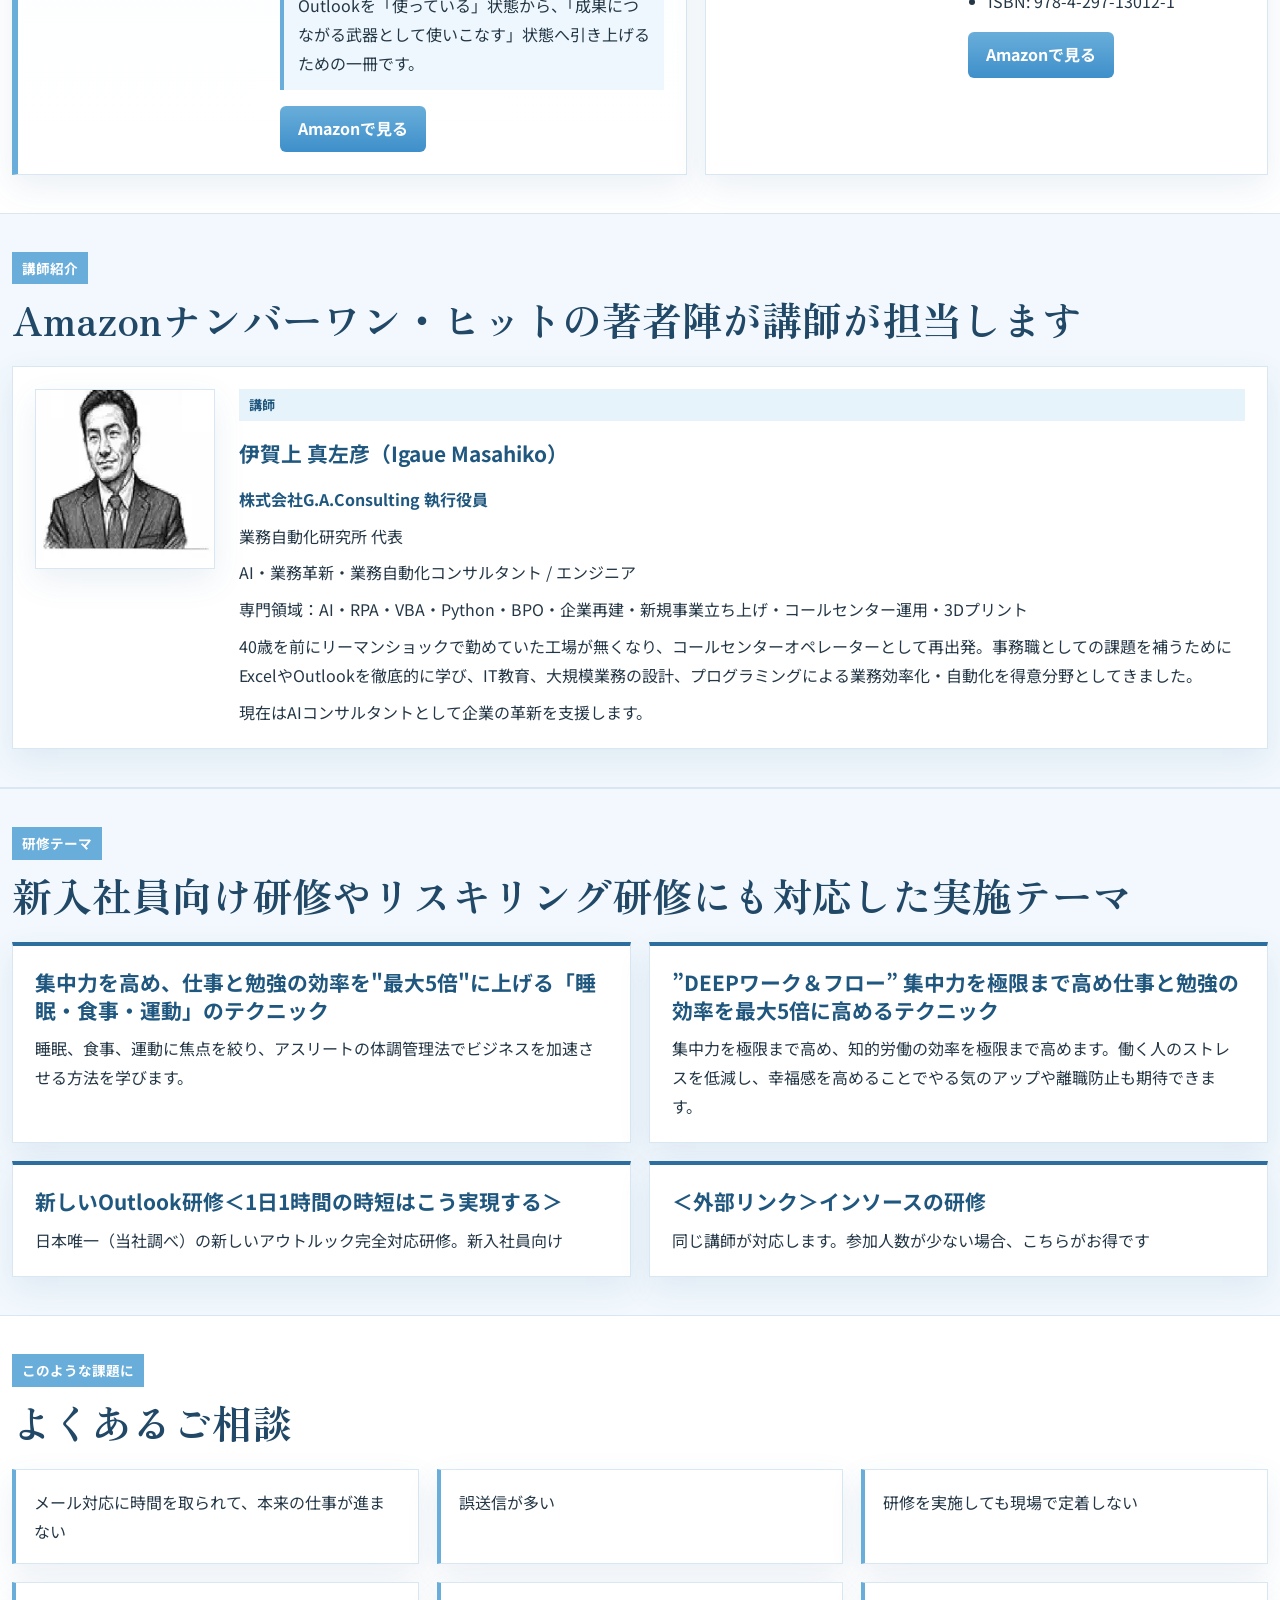
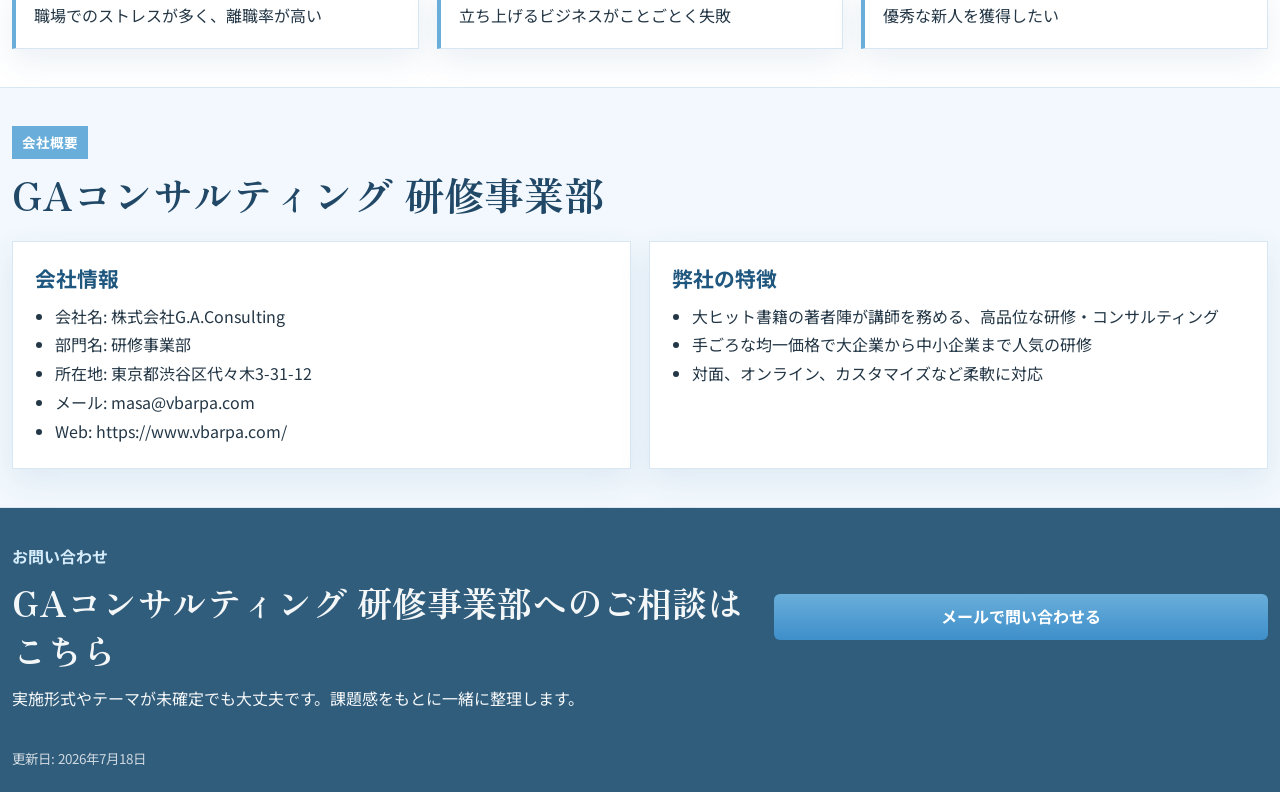
==== commit 62a0a3cb: "Add blog dropdown and footer updated date" ====
--- a/Potal/index.html
+++ b/Potal/index.html
@@ -39,6 +39,9 @@
             研修テーマ
           </button>
           <div class="nav-dropdown-panel" id="training-menu-panel">
+            <a href="https://igauem.github.io/SecureAI/" target="_blank" rel="noreferrer">
+              SecureAI研修
+            </a>
             <a href="https://main.vbarpa.com/" target="_blank" rel="noreferrer">
               集中力を高め、仕事と勉強の効率を"最大5倍"に上げる「睡眠・食事・運動」のテクニック
             </a>
@@ -55,9 +58,23 @@
           </div>
         </div>
         <a href="#profile">会社概要</a>
-        <a href="https://www.vbarpa.com/blog/categories/team%E5%89%AF%E6%A5%AD" target="_blank" rel="noreferrer">
-          ブログ
-        </a>
+        <div class="nav-dropdown">
+          <button class="nav-dropdown-toggle" type="button" id="blog-menu-toggle" aria-haspopup="true"
+            aria-controls="blog-menu-panel">
+            ブログ
+          </button>
+          <div class="nav-dropdown-panel nav-dropdown-panel-right" id="blog-menu-panel">
+            <a href="https://www.vbarpa.com/blog/categories/team%E5%89%AF%E6%A5%AD" target="_blank" rel="noreferrer">
+              業務効率化ブログ
+            </a>
+            <a href="https://www.vbarpa.com/focusfirst" target="_blank" rel="noreferrer">
+              集中力ブログ
+            </a>
+            <a href="https://www.vbarpa.com/outlookbrog" target="_blank" rel="noreferrer">
+              Outlookブログ
+            </a>
+          </div>
+        </div>
       </div>
     </nav>
   </header>
@@ -395,23 +412,44 @@
         <a class="button primary" href="mailto:masa@vbarpa.com">メールで問い合わせる</a>
       </div>
     </div>
+    <div class="wrap footer-meta">
+      <p>更新日: 2026年7月18日</p>
+    </div>
   </footer>
   <script>
     (function () {
-      var button = document.getElementById("training-menu-toggle");
-      var panel = document.getElementById("training-menu-panel");
-
-      if (!button || !panel) {
+      var toggles = document.querySelectorAll(".nav-dropdown-toggle");
+
+      if (!toggles.length) {
         return;
       }
 
-      button.addEventListener("click", function (event) {
-        if (window.innerWidth > 900) {
+      toggles.forEach(function (button) {
+        var panelId = button.getAttribute("aria-controls");
+        var panel = panelId ? document.getElementById(panelId) : null;
+
+        if (!panel) {
           return;
         }
 
-        event.preventDefault();
-        panel.classList.toggle("is-open");
+        button.addEventListener("click", function (event) {
+          if (window.innerWidth > 900) {
+            return;
+          }
+
+          event.preventDefault();
+
+          toggles.forEach(function (otherButton) {
+            var otherPanelId = otherButton.getAttribute("aria-controls");
+            var otherPanel = otherPanelId ? document.getElementById(otherPanelId) : null;
+
+            if (otherPanel && otherPanel !== panel) {
+              otherPanel.classList.remove("is-open");
+            }
+          });
+
+          panel.classList.toggle("is-open");
+        });
       });
 
       document.addEventListener("click", function (event) {
@@ -419,12 +457,18 @@
           return;
         }
 
-        if (!button.contains(event.target) && !panel.contains(event.target)) {
-          panel.classList.remove("is-open");
-        }
+        toggles.forEach(function (button) {
+          var panelId = button.getAttribute("aria-controls");
+          var panel = panelId ? document.getElementById(panelId) : null;
+
+          if (panel && !button.contains(event.target) && !panel.contains(event.target)) {
+            panel.classList.remove("is-open");
+          }
+        });
       });
     })();
   </script>
 </body>
 
-</html>+</html>
+
--- a/Potal/styles.css
+++ b/Potal/styles.css
@@ -162,6 +162,11 @@
   transition: opacity 0.18s ease, transform 0.18s ease, visibility 0.18s ease;
 }
 
+.nav-dropdown-panel-right {
+  left: auto;
+  right: 0;
+}
+
 .nav-dropdown:hover .nav-dropdown-panel,
 .nav-dropdown:focus-within .nav-dropdown-panel {
   opacity: 1;
@@ -605,6 +610,16 @@
   background: rgba(255, 255, 255, 0.1);
   color: #fff;
   border-color: rgba(255, 255, 255, 0.24);
+}
+
+.footer-meta {
+  padding: 0 0 22px;
+}
+
+.footer-meta p {
+  margin: 0;
+  color: rgba(255, 255, 255, 0.76);
+  font-size: 0.84rem;
 }
 
 @media (max-width: 900px) {
@@ -740,3 +755,4 @@
     background-attachment: scroll;
   }
 }
+
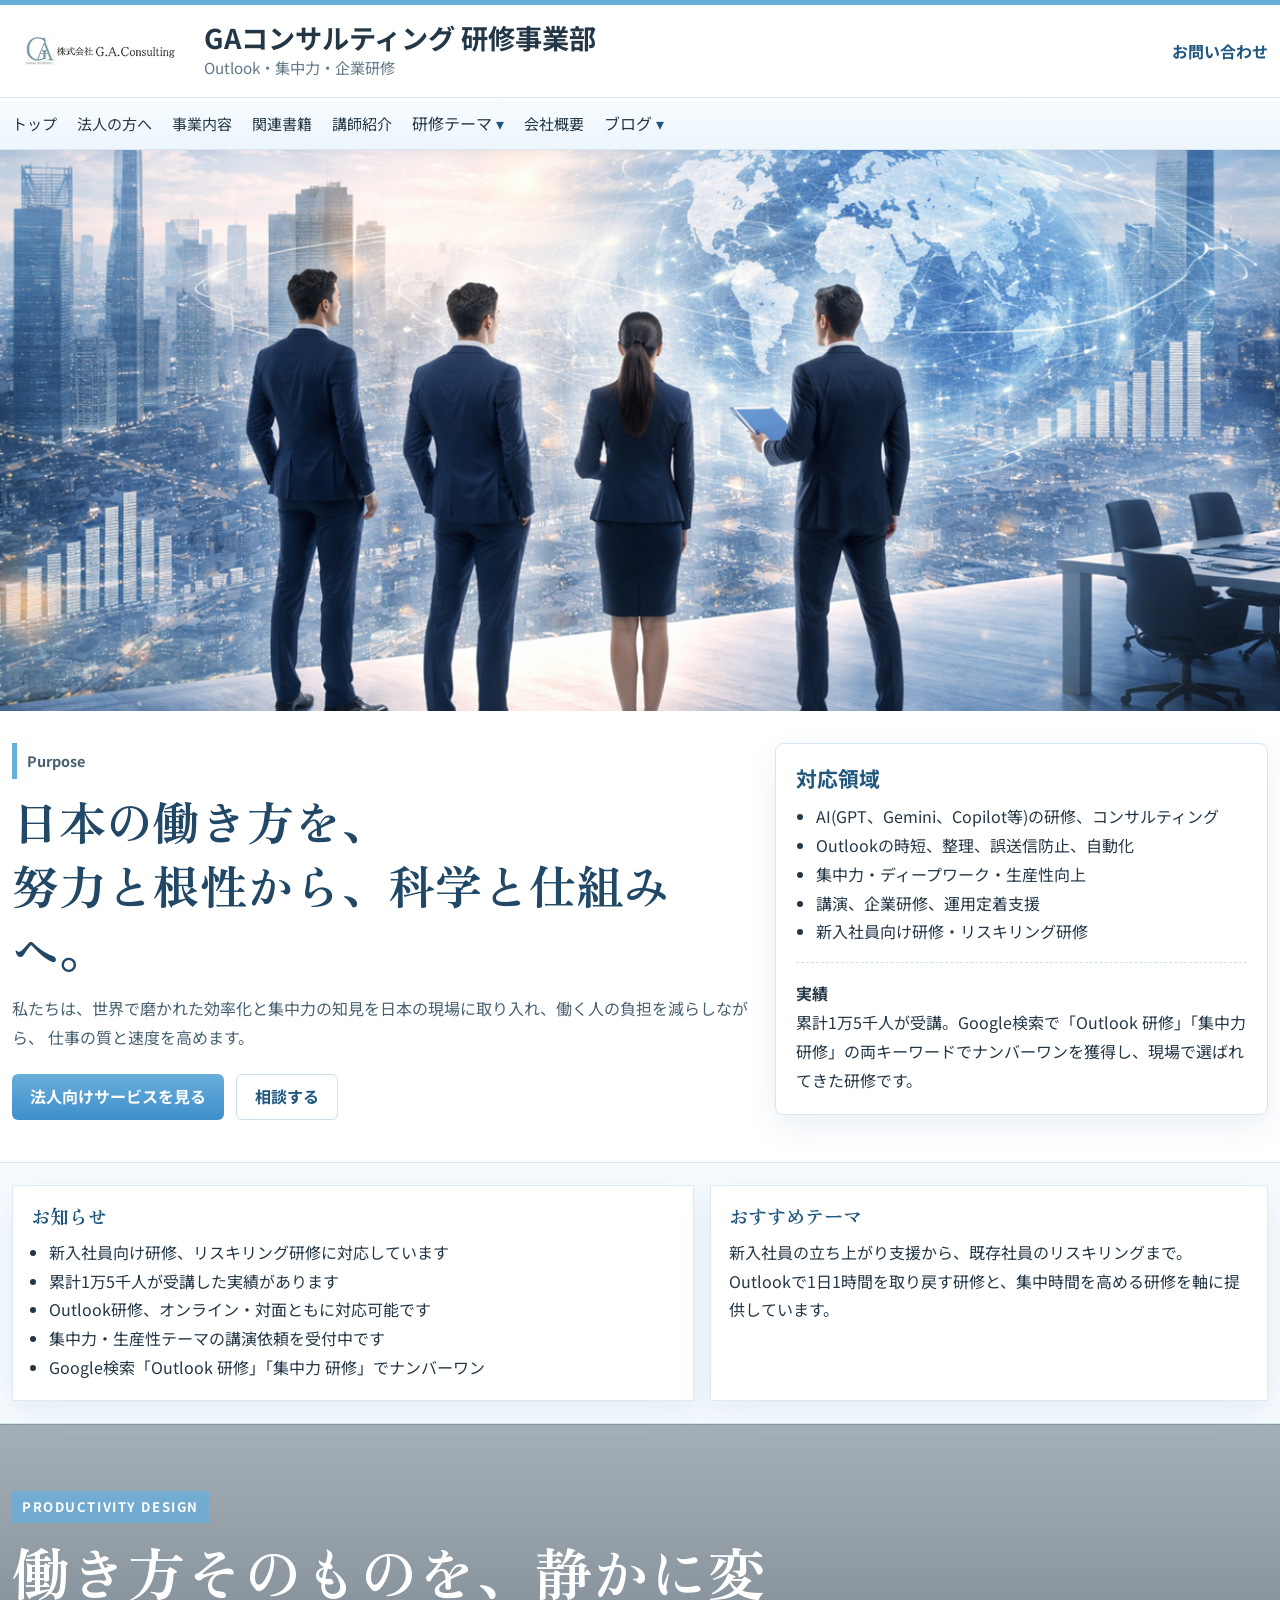
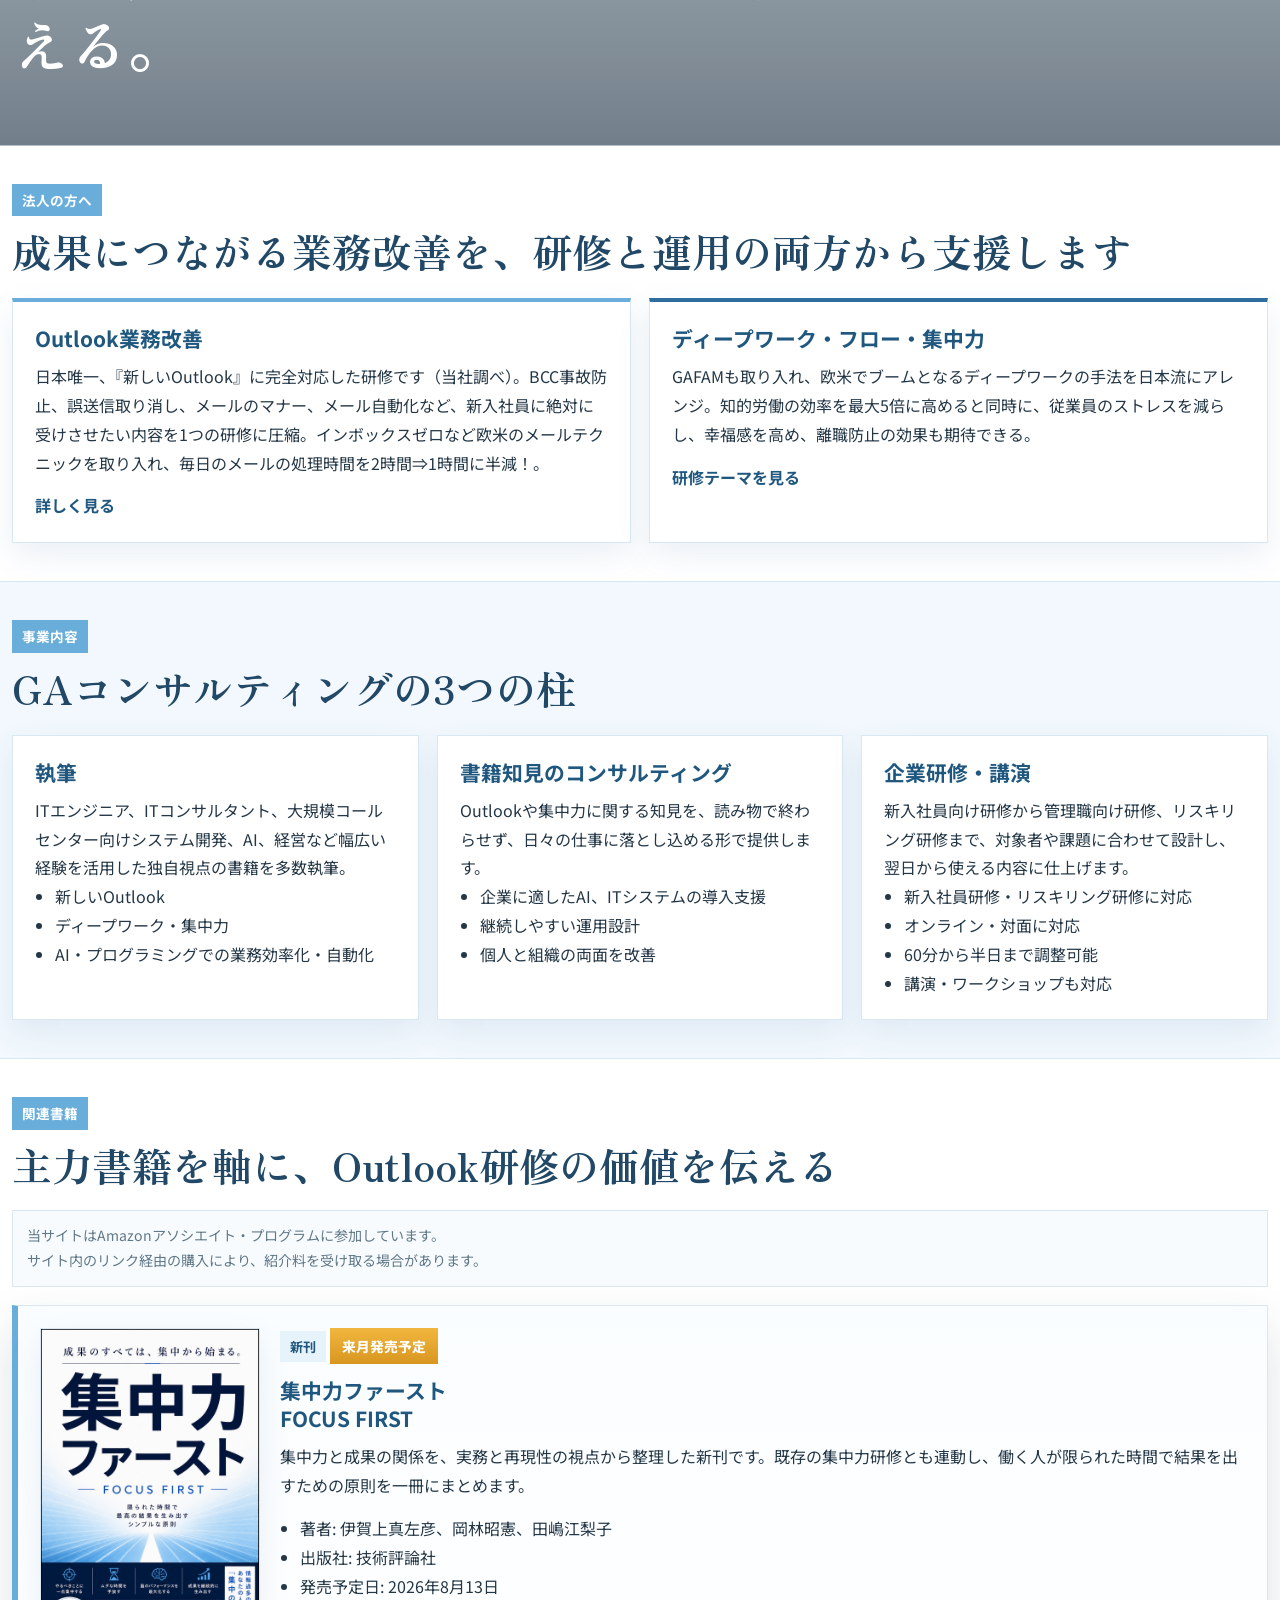
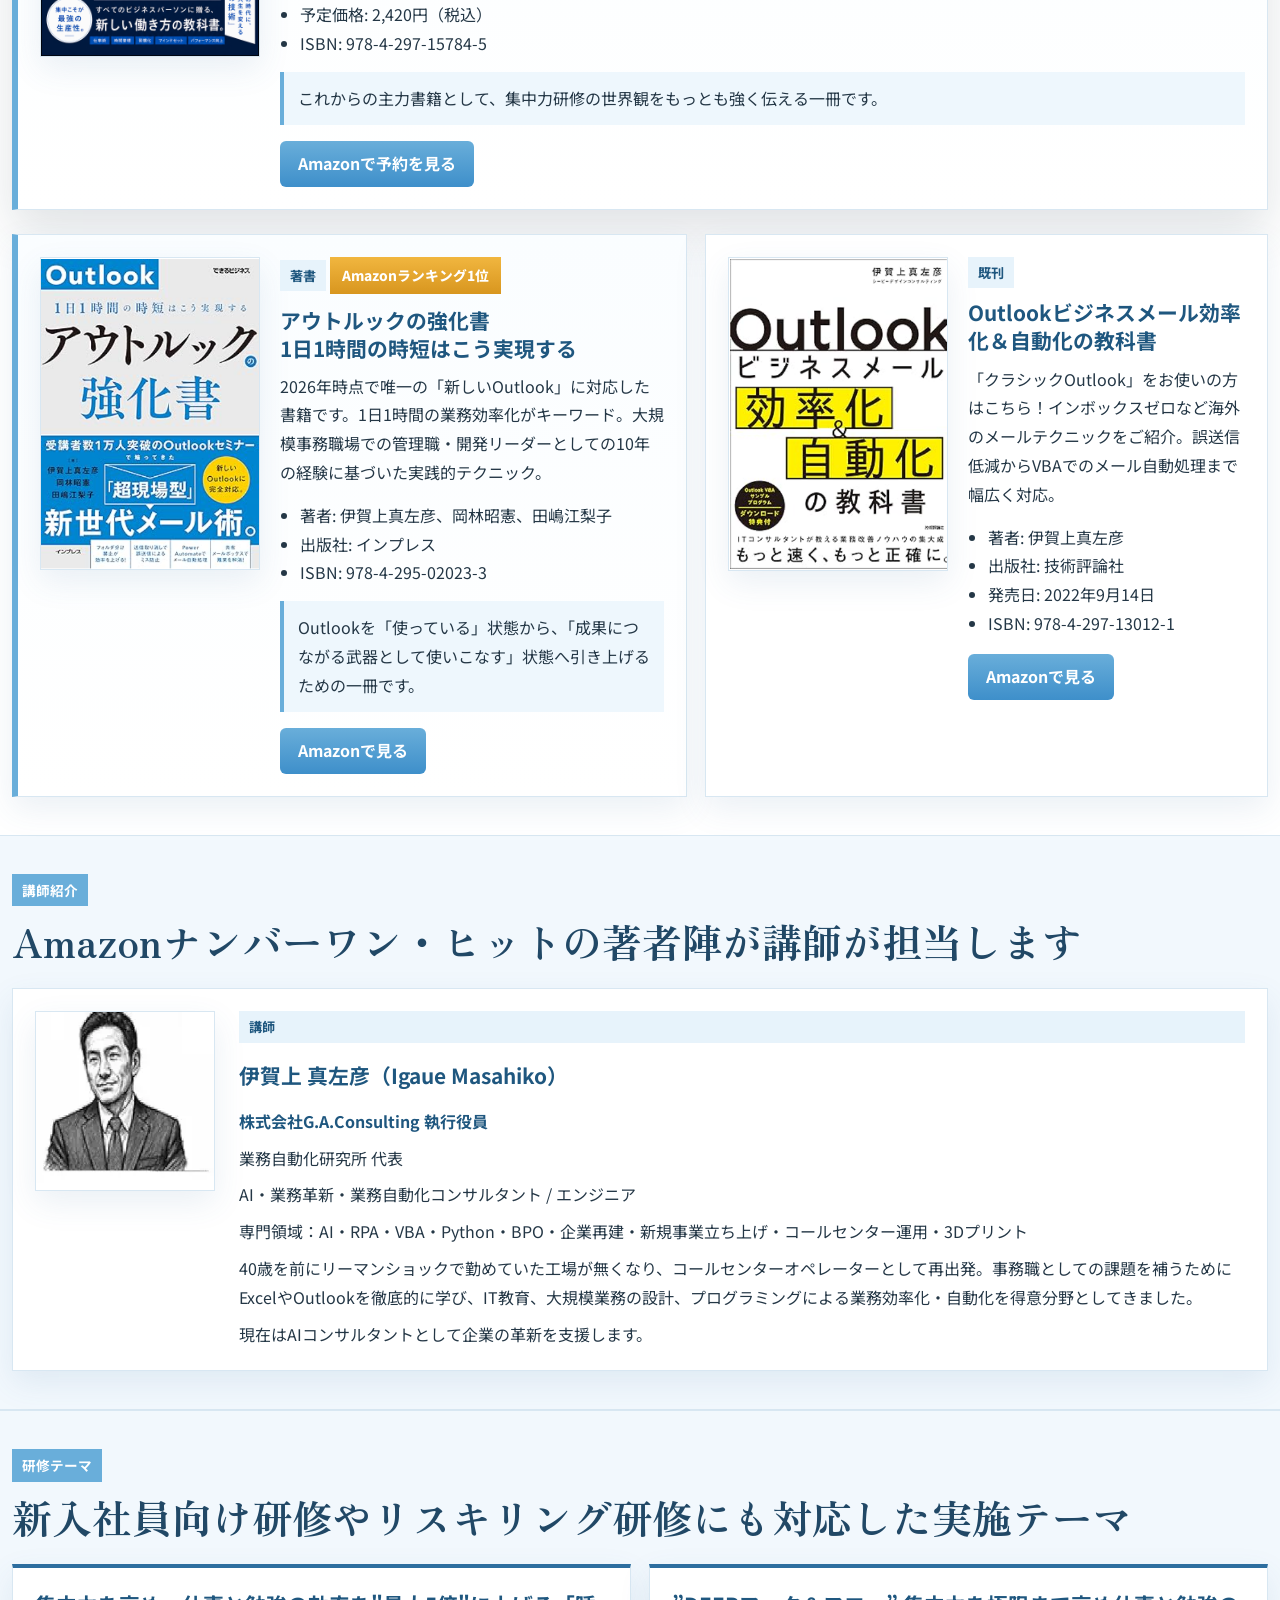
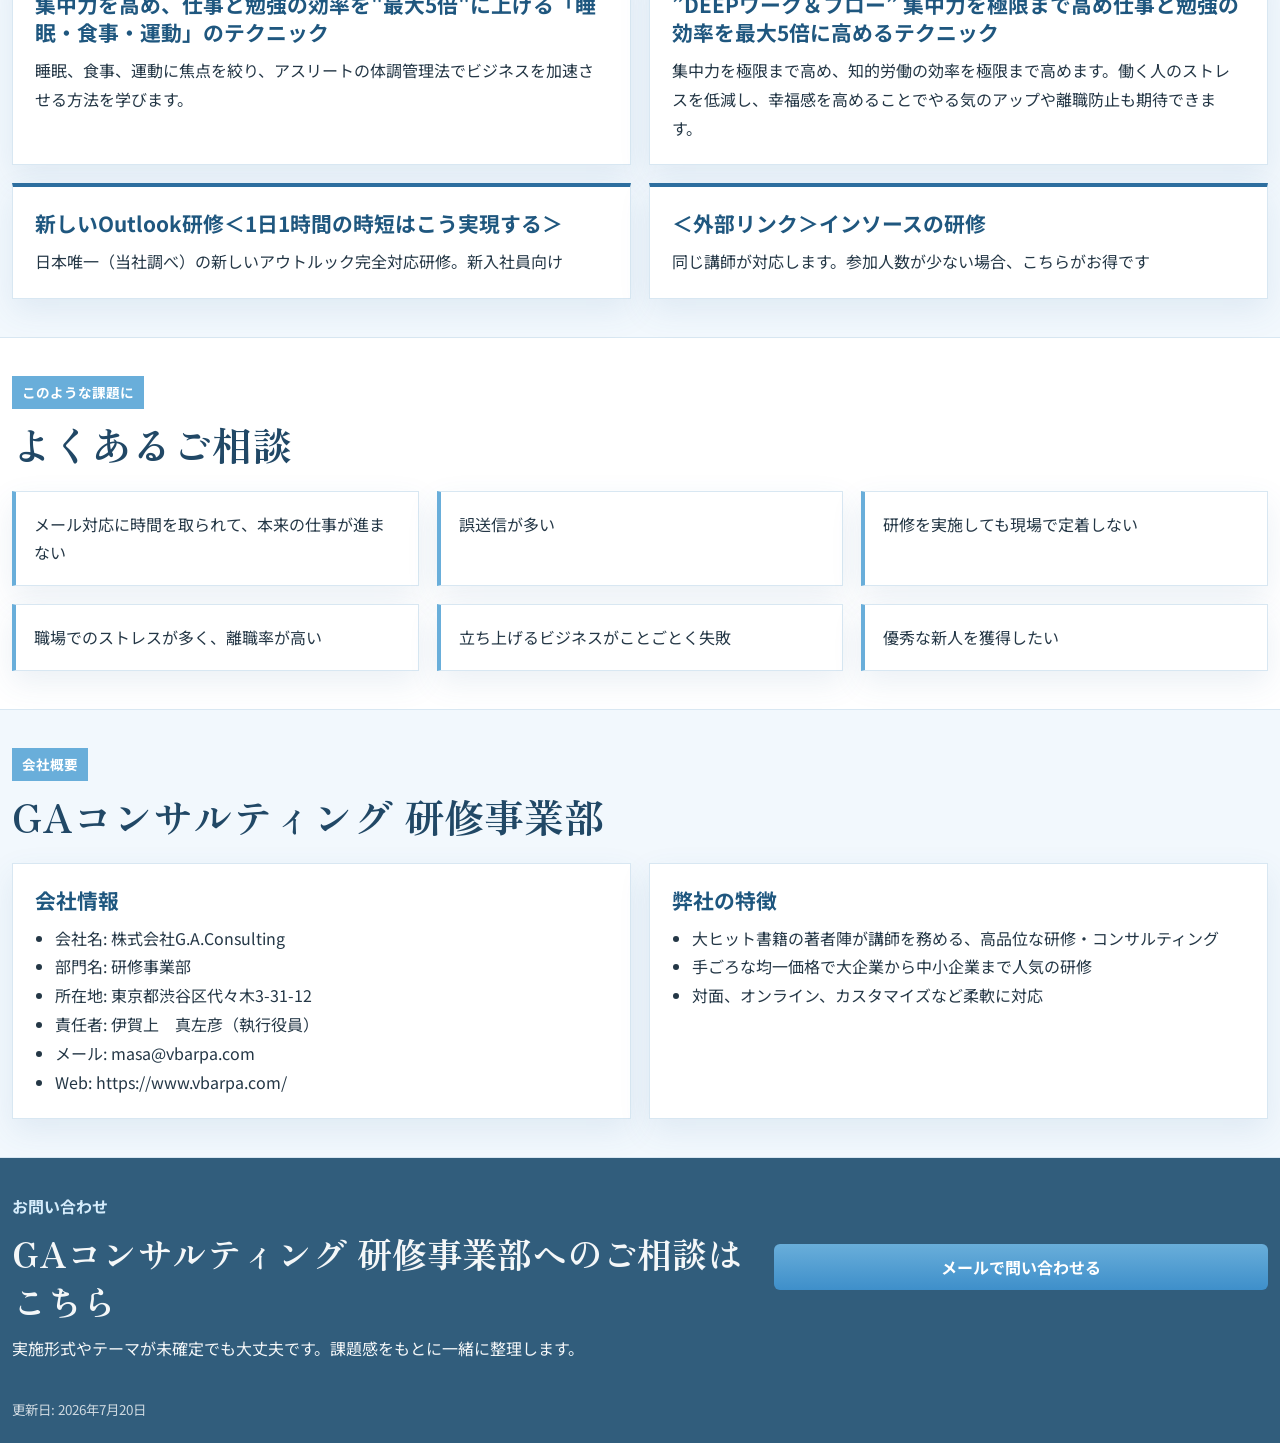
==== commit 2e5b5339: "Add featured upcoming book and refresh updated date" ====
--- a/Potal/index.html
+++ b/Potal/index.html
@@ -222,6 +222,38 @@
           <span>関連書籍</span>
           <h2>主力書籍を軸に、Outlook研修の価値を伝える</h2>
         </div>
+        <div class="book-disclosure">
+          <p>当サイトはAmazonアソシエイト・プログラムに参加しています。</p>
+          <p>サイト内のリンク経由の購入により、紹介料を受け取る場合があります。</p>
+        </div>
+        <article class="book-card upcoming-book-card featured book-cover-card">
+          <div class="book-cover-wrap upcoming-book-cover">
+            <img src="focus-first-coming-soon.png" alt="集中力ファースト FOCUS FIRST 仮書影" />
+          </div>
+          <div>
+            <p class="book-tag">新刊</p>
+            <p class="book-rank upcoming-book-rank">来月発売予定</p>
+            <h3>集中力ファースト<br />FOCUS FIRST</h3>
+            <p>
+              集中力と成果の関係を、実務と再現性の視点から整理した新刊です。既存の集中力研修とも連動し、働く人が限られた時間で結果を出すための原則を一冊にまとめます。
+            </p>
+            <ul class="meta-list">
+              <li>著者: 伊賀上真左彦、岡林昭憲、田嶋江梨子</li>
+              <li>出版社: 技術評論社</li>
+              <li>発売予定日: 2026年8月13日</li>
+              <li>予定価格: 2,420円（税込）</li>
+              <li>ISBN: 978-4-297-15784-5</li>
+            </ul>
+            <p class="book-highlight upcoming-book-highlight">
+              これからの主力書籍として、集中力研修の世界観をもっとも強く伝える一冊です。
+            </p>
+            <div class="book-actions">
+              <a class="button primary" href="https://amzn.to/4yrPSEE" target="_blank" rel="noreferrer">
+                Amazonで予約を見る
+              </a>
+            </div>
+          </div>
+        </article>
         <div class="book-grid">
           <article class="book-card featured book-cover-card">
             <div class="book-cover-wrap">
@@ -243,9 +275,7 @@
                 Outlookを「使っている」状態から、「成果につながる武器として使いこなす」状態へ引き上げるための一冊です。
               </p>
               <div class="book-actions">
-                <a class="button primary"
-                  href="https://www.amazon.co.jp/%E3%82%A2%E3%82%A6%E3%83%88%E3%83%AB%E3%83%83%E3%82%AF%E3%81%AE%E5%BC%B7%E5%8C%96%E6%9B%B8-1%E6%97%A51%E6%99%82%E9%96%93%E3%81%AE%E6%99%82%E7%9F%AD%E3%81%AF%E3%81%93%E3%81%86%E5%AE%9F%E7%8F%BE%E3%81%99%E3%82%8B%EF%BC%88%E3%81%A7%E3%81%8D%E3%82%8B%E3%83%93%E3%82%B8%E3%83%8D%E3%82%B9%EF%BC%89-%E4%BC%8A%E8%B3%80%E4%B8%8A%E7%9C%9F%E4%BD%90%E5%BD%A6/dp/4295020230"
-                  target="_blank" rel="noreferrer">
+                <a class="button primary" href="https://amzn.to/4wT9Sys" target="_blank" rel="noreferrer">
                   Amazonで見る
                 </a>
               </div>
@@ -323,9 +353,7 @@
           </article>
           <article class="post-card">
             <h3>
-              <a class="training-link"
-                href="https://www.vbarpa.com/%E3%83%87%E3%82%A3%E3%83%BC%E3%83%97%E3%83%AF%E3%83%BC%E3%82%AF%E9%9B%86%E4%B8%AD%E5%8A%9B"
-                target="_blank" rel="noreferrer">
+              <a class="training-link" href="https://amzn.to/44HEEyf" target="_blank" rel="noreferrer">
                 ”DEEPワーク＆フロー” 集中力を極限まで高め仕事と勉強の効率を最大5倍に高めるテクニック
               </a>
             </h3>
@@ -384,6 +412,7 @@
               <li>会社名: 株式会社G.A.Consulting</li>
               <li>部門名: 研修事業部</li>
               <li>所在地: 東京都渋谷区代々木3-31-12</li>
+              <li>責任者: 伊賀上　真左彦（執行役員）</li>
               <li>メール: masa@vbarpa.com</li>
               <li>Web: https://www.vbarpa.com/</li>
             </ul>
@@ -413,7 +442,7 @@
       </div>
     </div>
     <div class="wrap footer-meta">
-      <p>更新日: 2026年7月18日</p>
+      <p>更新日: 2026年7月20日</p>
     </div>
   </footer>
   <script>
@@ -471,4 +500,3 @@
 </body>
 
 </html>
-
--- a/Potal/styles.css
+++ b/Potal/styles.css
@@ -476,9 +476,38 @@
   grid-template-columns: 1.2fr 1fr;
 }
 
+.book-disclosure {
+  margin: -2px 0 18px;
+  padding: 12px 14px;
+  background: #f7fbfe;
+  border: 1px solid var(--line);
+  color: var(--muted);
+  font-size: 0.88rem;
+}
+
 .book-card.featured {
   background: linear-gradient(180deg, #fafdff, #fff);
   border-left: 6px solid var(--sky);
+}
+
+.upcoming-book-card {
+  margin-bottom: 24px;
+  border-left: 8px solid #f1b63f;
+  background: linear-gradient(135deg, #fffdf5 0%, #ffffff 42%, #eef7fd 100%);
+  box-shadow: 0 22px 46px rgba(36, 55, 70, 0.14);
+}
+
+.upcoming-book-cover img {
+  border-width: 2px;
+}
+
+.upcoming-book-rank {
+  background: linear-gradient(180deg, #ff9f1c, #e06c00);
+}
+
+.upcoming-book-highlight {
+  background: #fff7dc;
+  border-left-color: #f1b63f;
 }
 
 .book-cover-card {
@@ -756,3 +785,5 @@
   }
 }
 
+
+
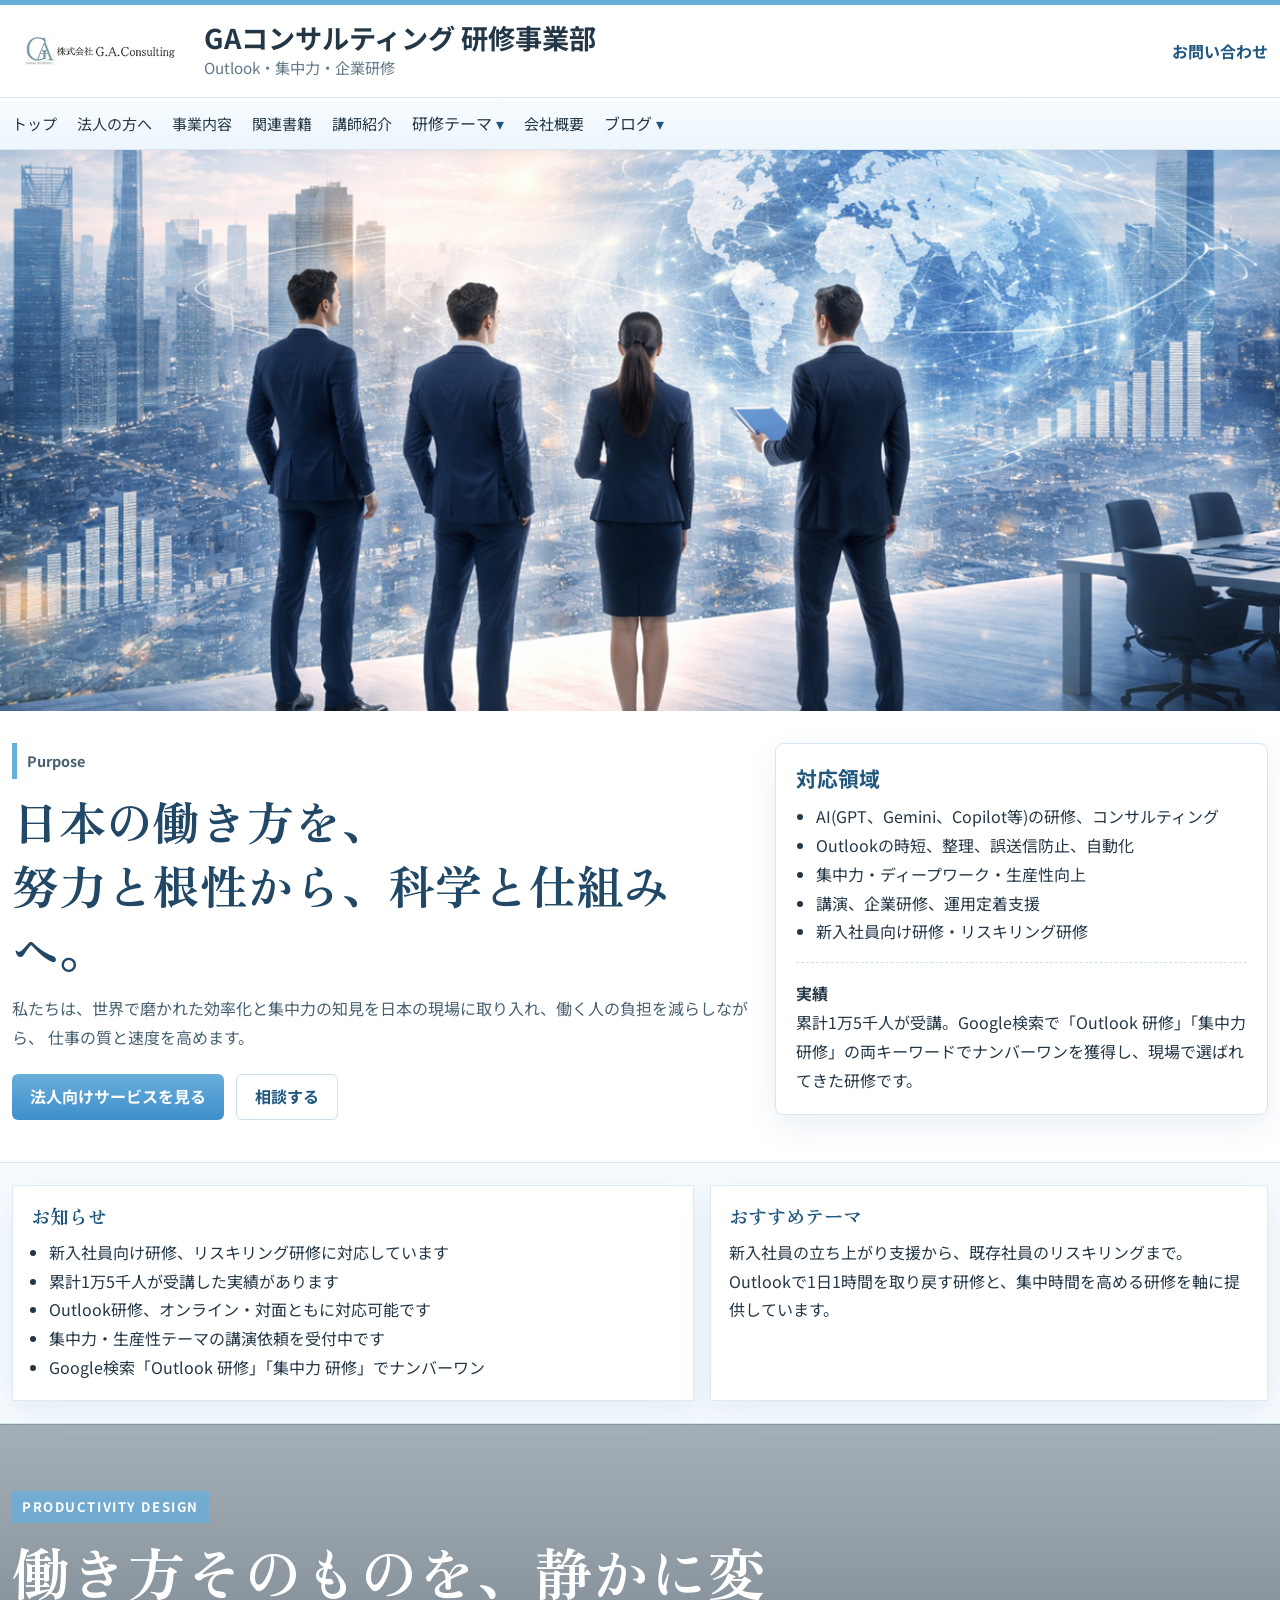
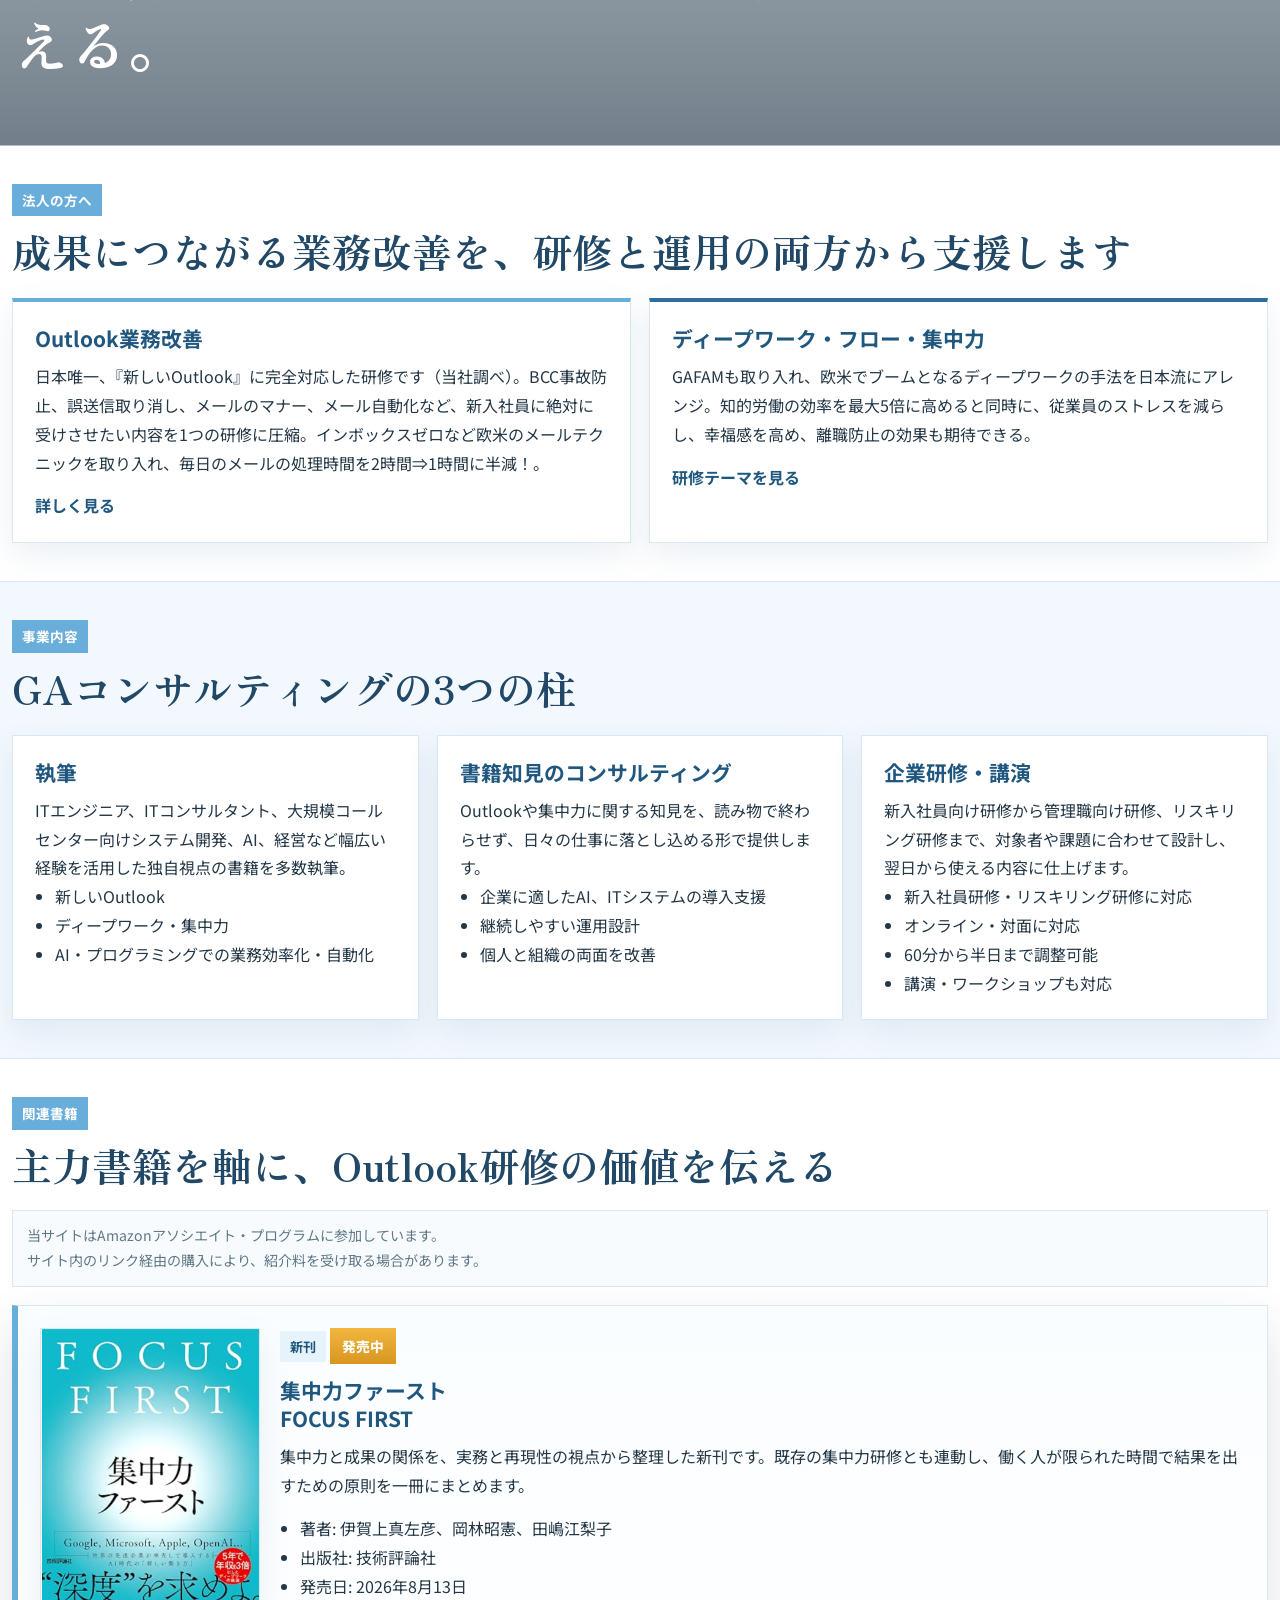
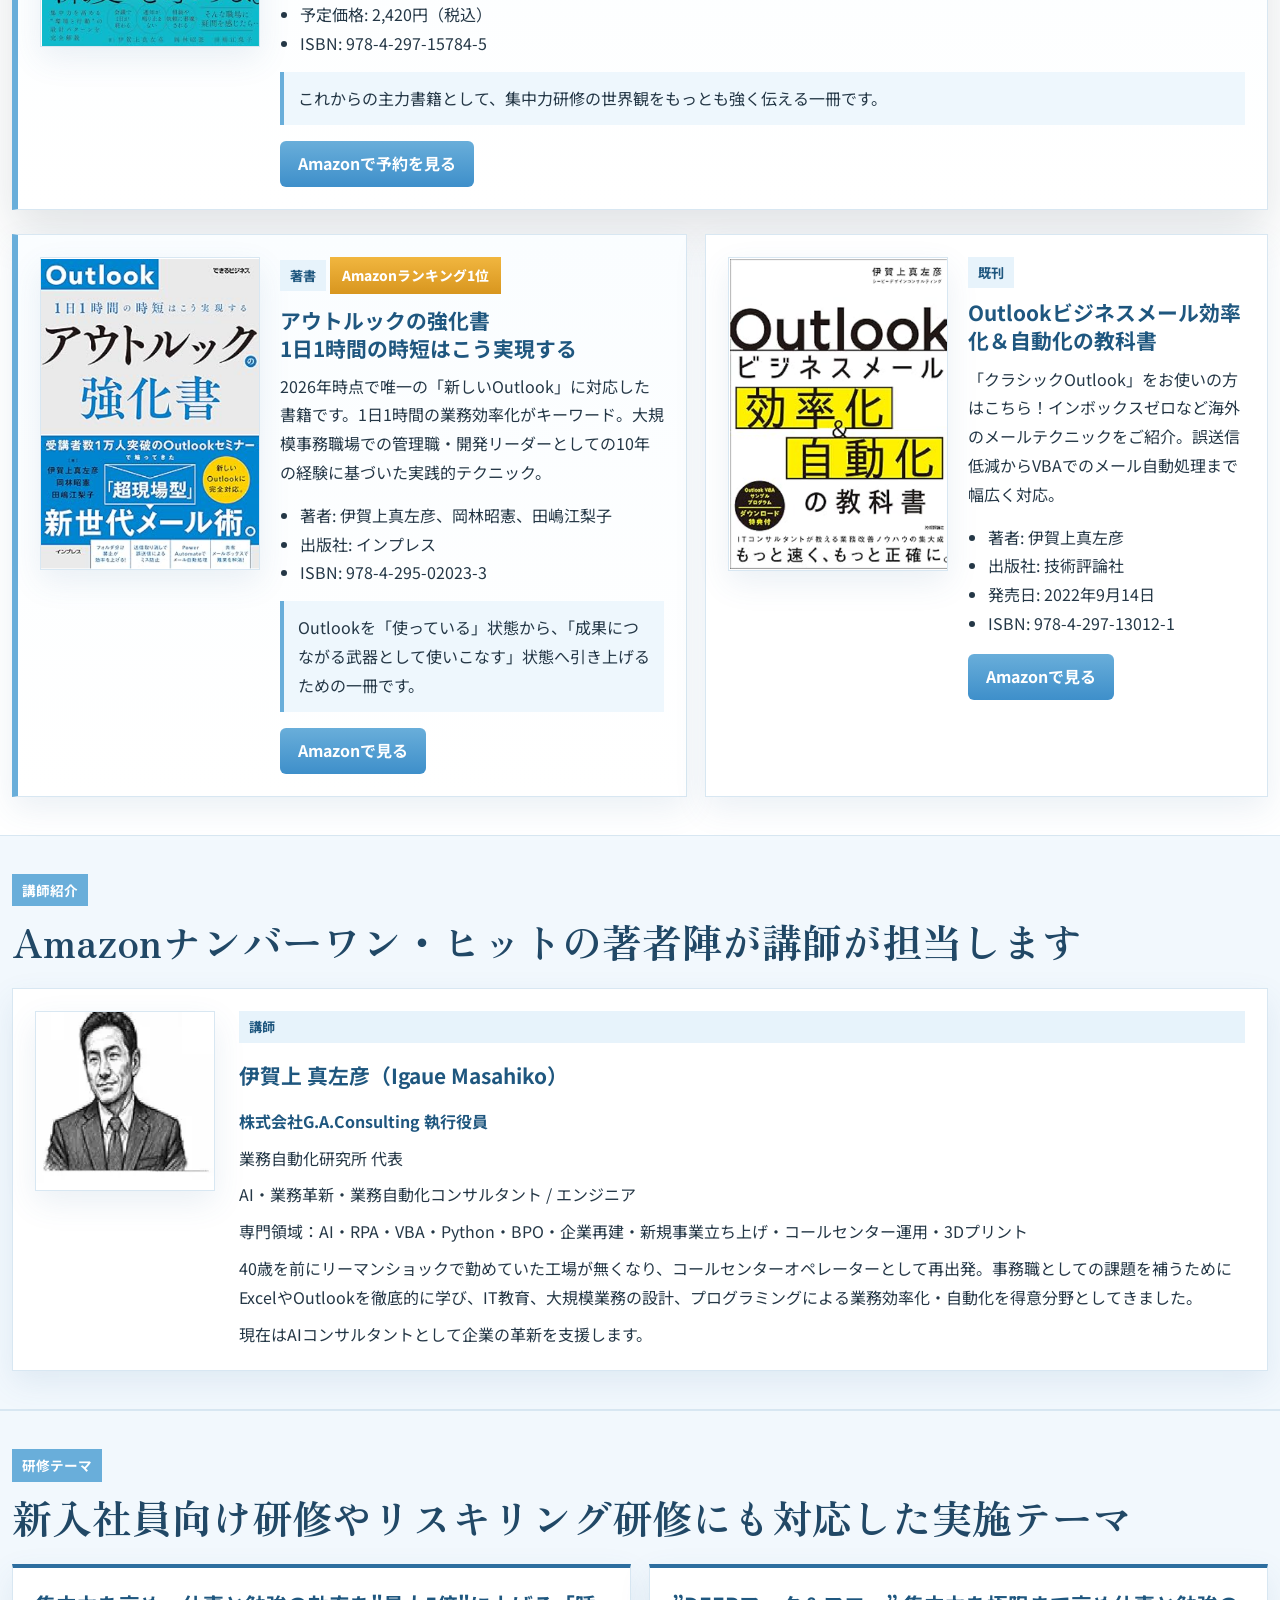
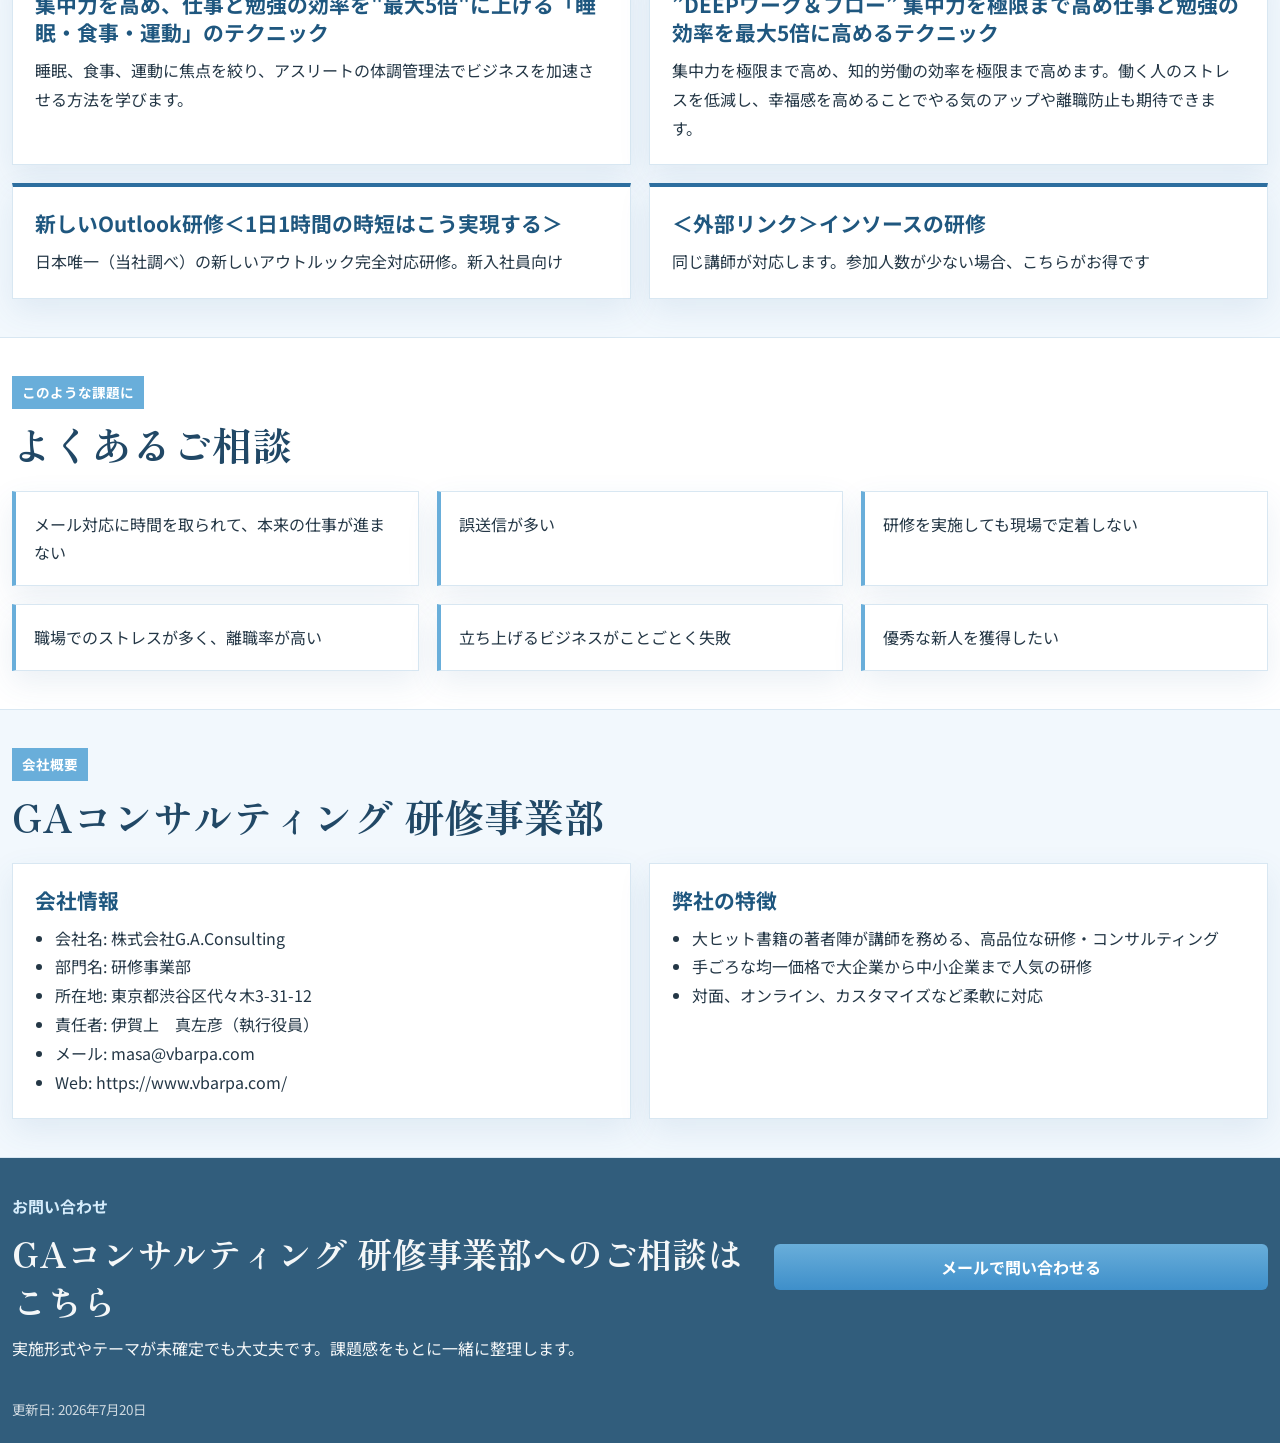
==== commit ec90c80f: "Update Focus First cover and release status" ====
--- a/Potal/index.html
+++ b/Potal/index.html
@@ -228,11 +228,11 @@
         </div>
         <article class="book-card upcoming-book-card featured book-cover-card">
           <div class="book-cover-wrap upcoming-book-cover">
-            <img src="focus-first-coming-soon.png" alt="集中力ファースト FOCUS FIRST 仮書影" />
+            <img src="focus-first-coming-soon - コピー.png" alt="集中力ファースト FOCUS FIRST 書影" />
           </div>
           <div>
             <p class="book-tag">新刊</p>
-            <p class="book-rank upcoming-book-rank">来月発売予定</p>
+            <p class="book-rank upcoming-book-rank">発売中</p>
             <h3>集中力ファースト<br />FOCUS FIRST</h3>
             <p>
               集中力と成果の関係を、実務と再現性の視点から整理した新刊です。既存の集中力研修とも連動し、働く人が限られた時間で結果を出すための原則を一冊にまとめます。
@@ -240,7 +240,7 @@
             <ul class="meta-list">
               <li>著者: 伊賀上真左彦、岡林昭憲、田嶋江梨子</li>
               <li>出版社: 技術評論社</li>
-              <li>発売予定日: 2026年8月13日</li>
+              <li>発売日: 2026年8月13日</li>
               <li>予定価格: 2,420円（税込）</li>
               <li>ISBN: 978-4-297-15784-5</li>
             </ul>
@@ -500,3 +500,5 @@
 </body>
 
 </html>
+
+
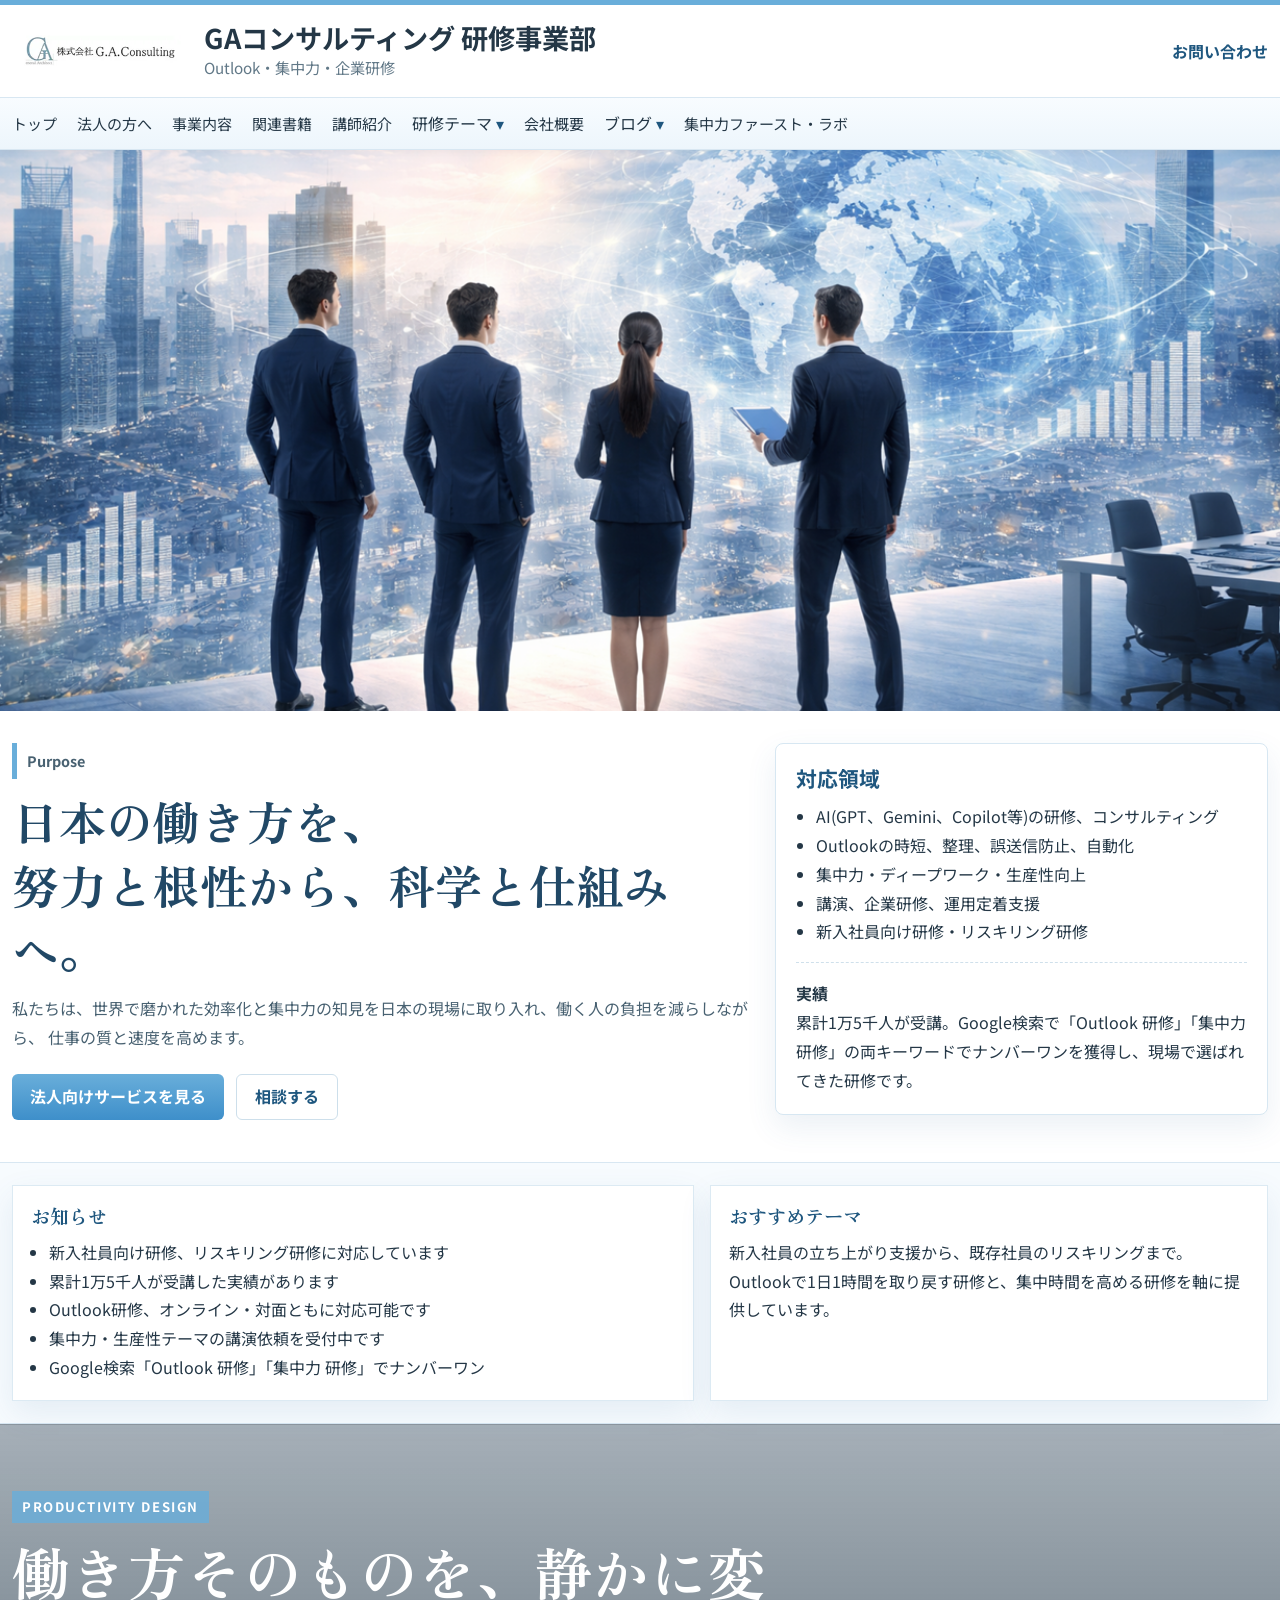
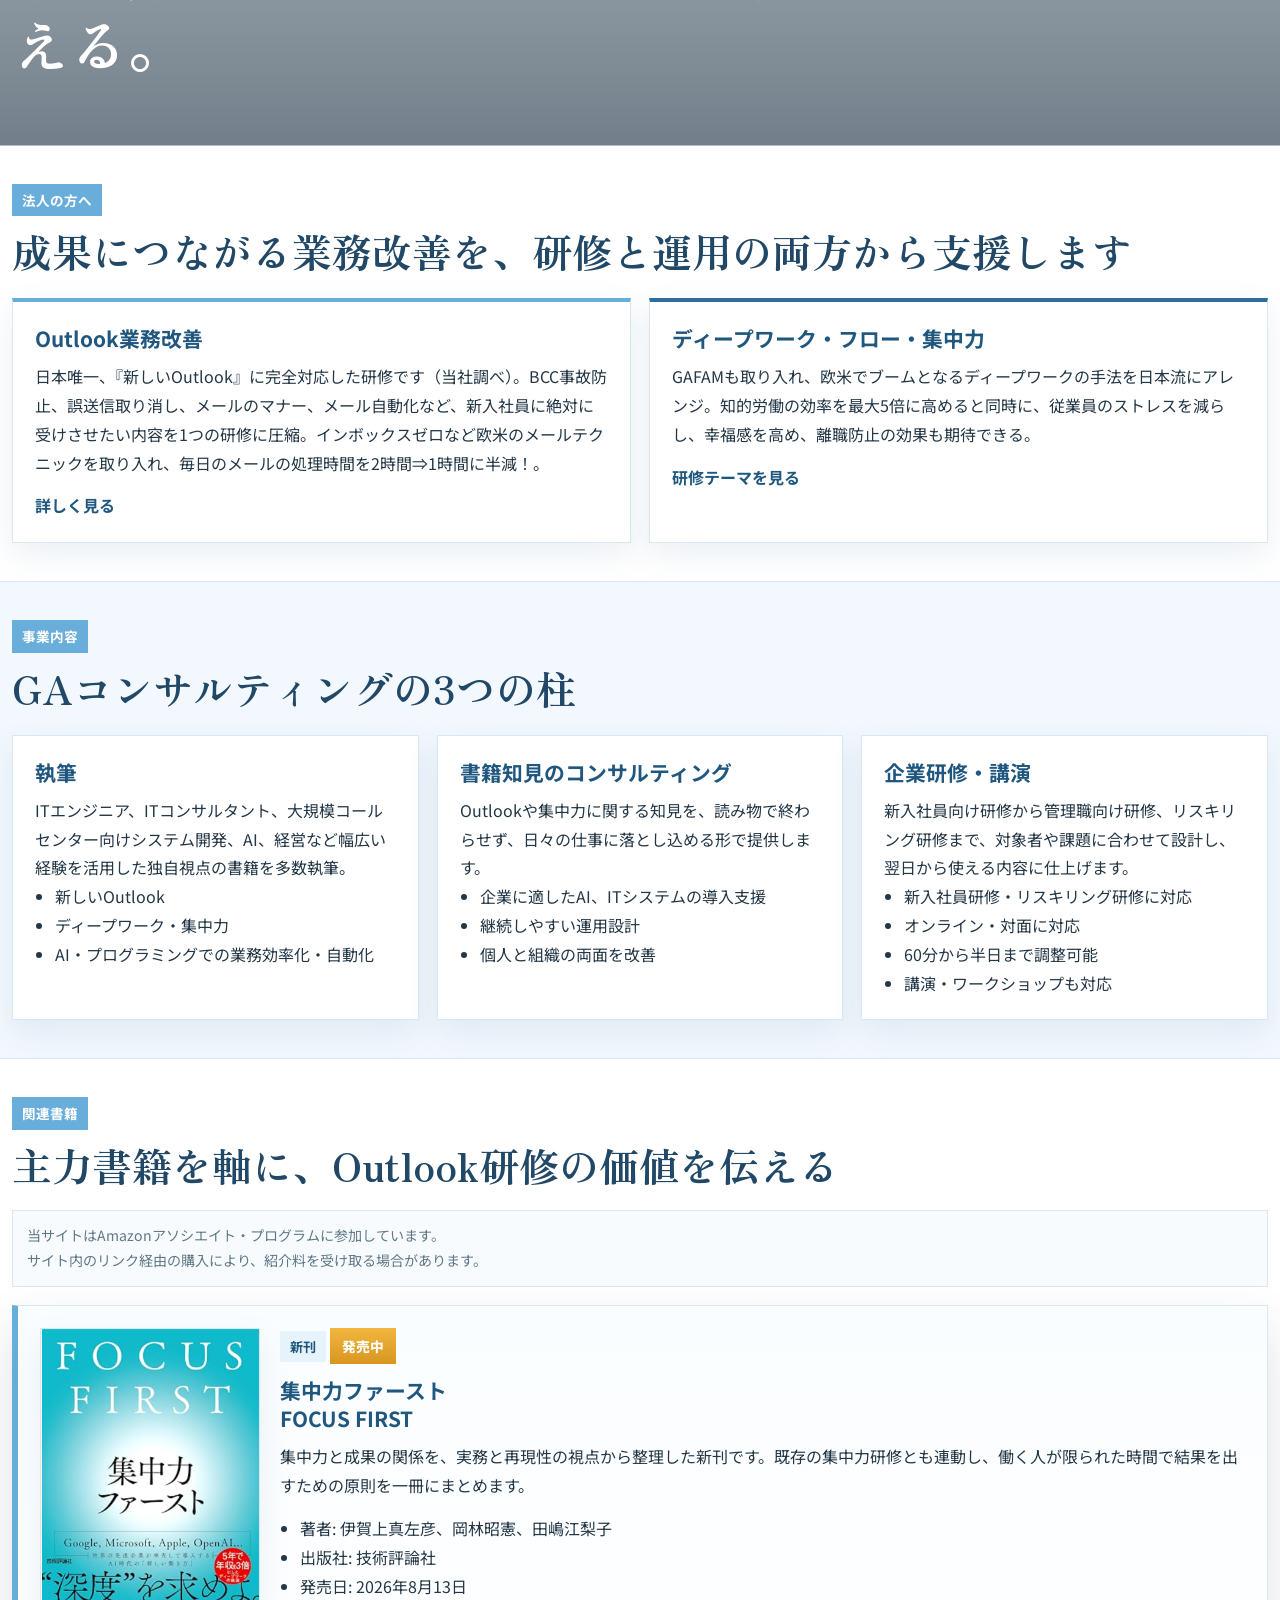
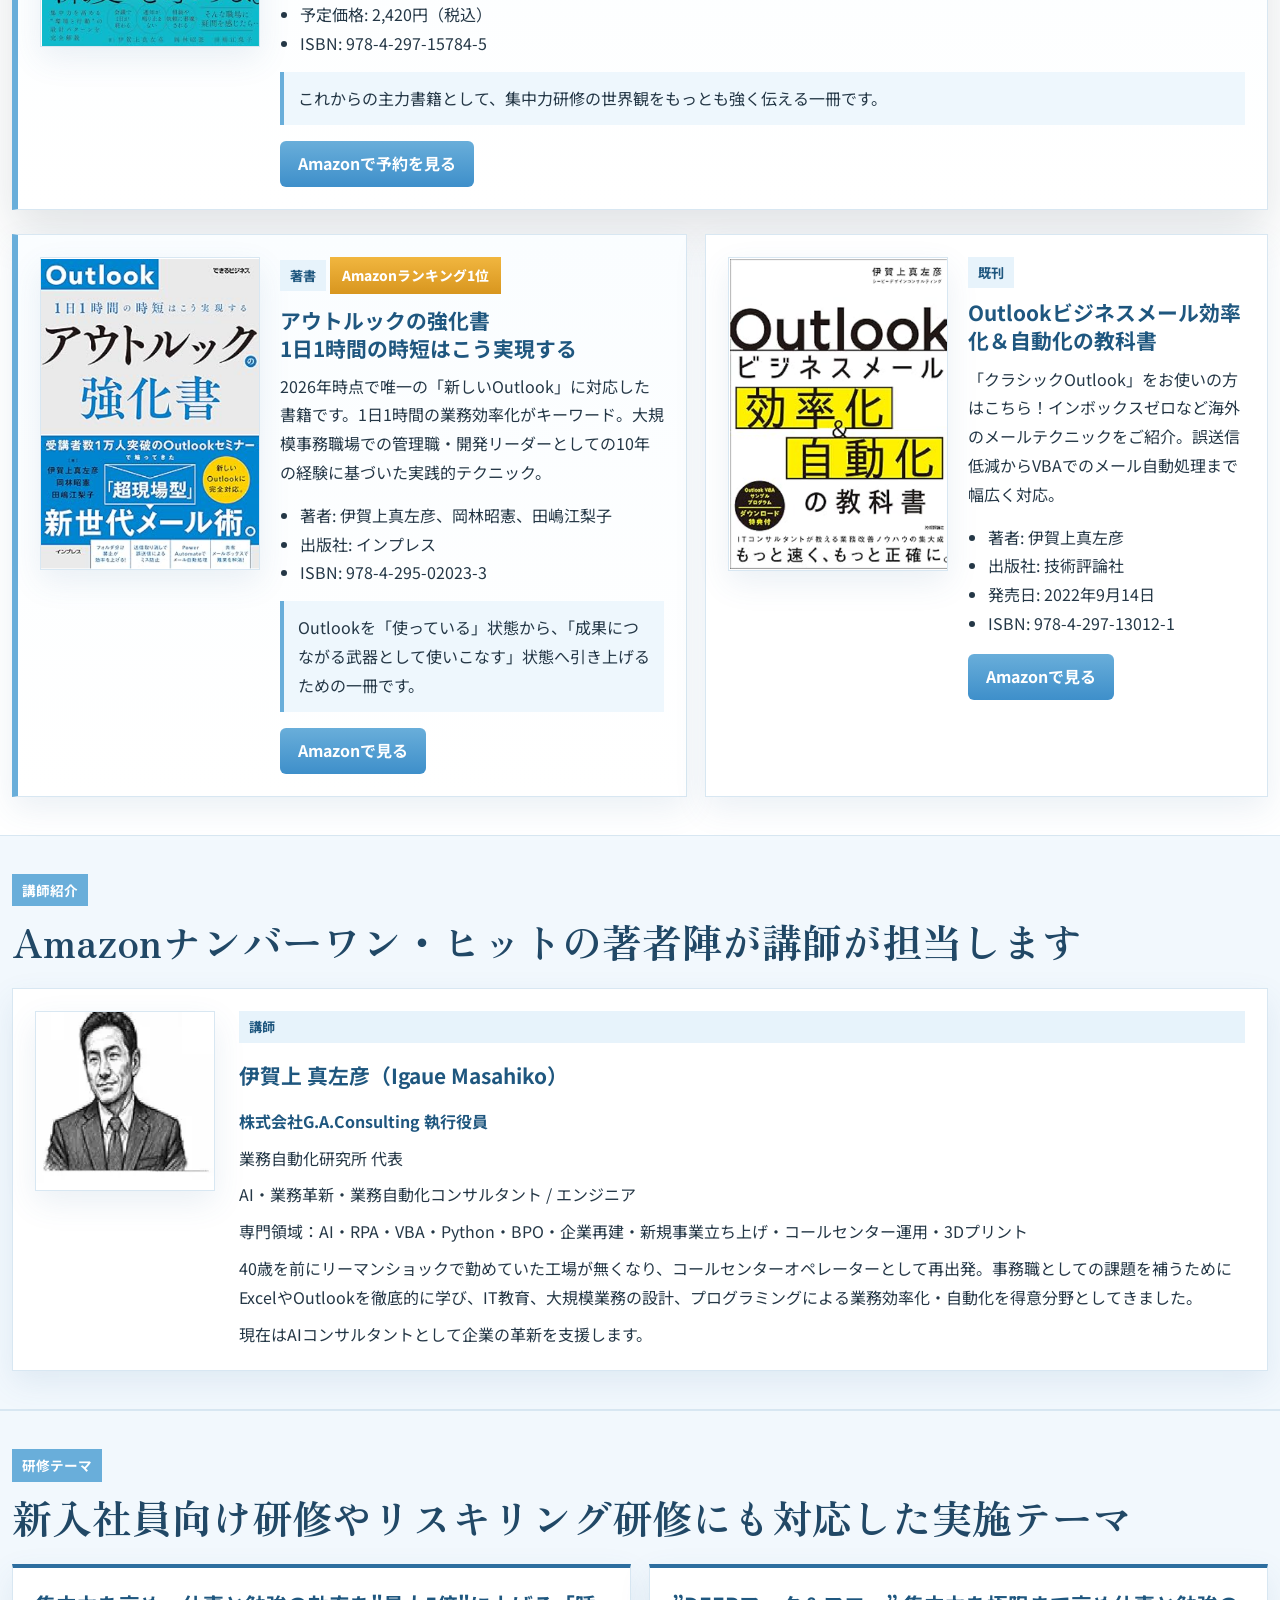
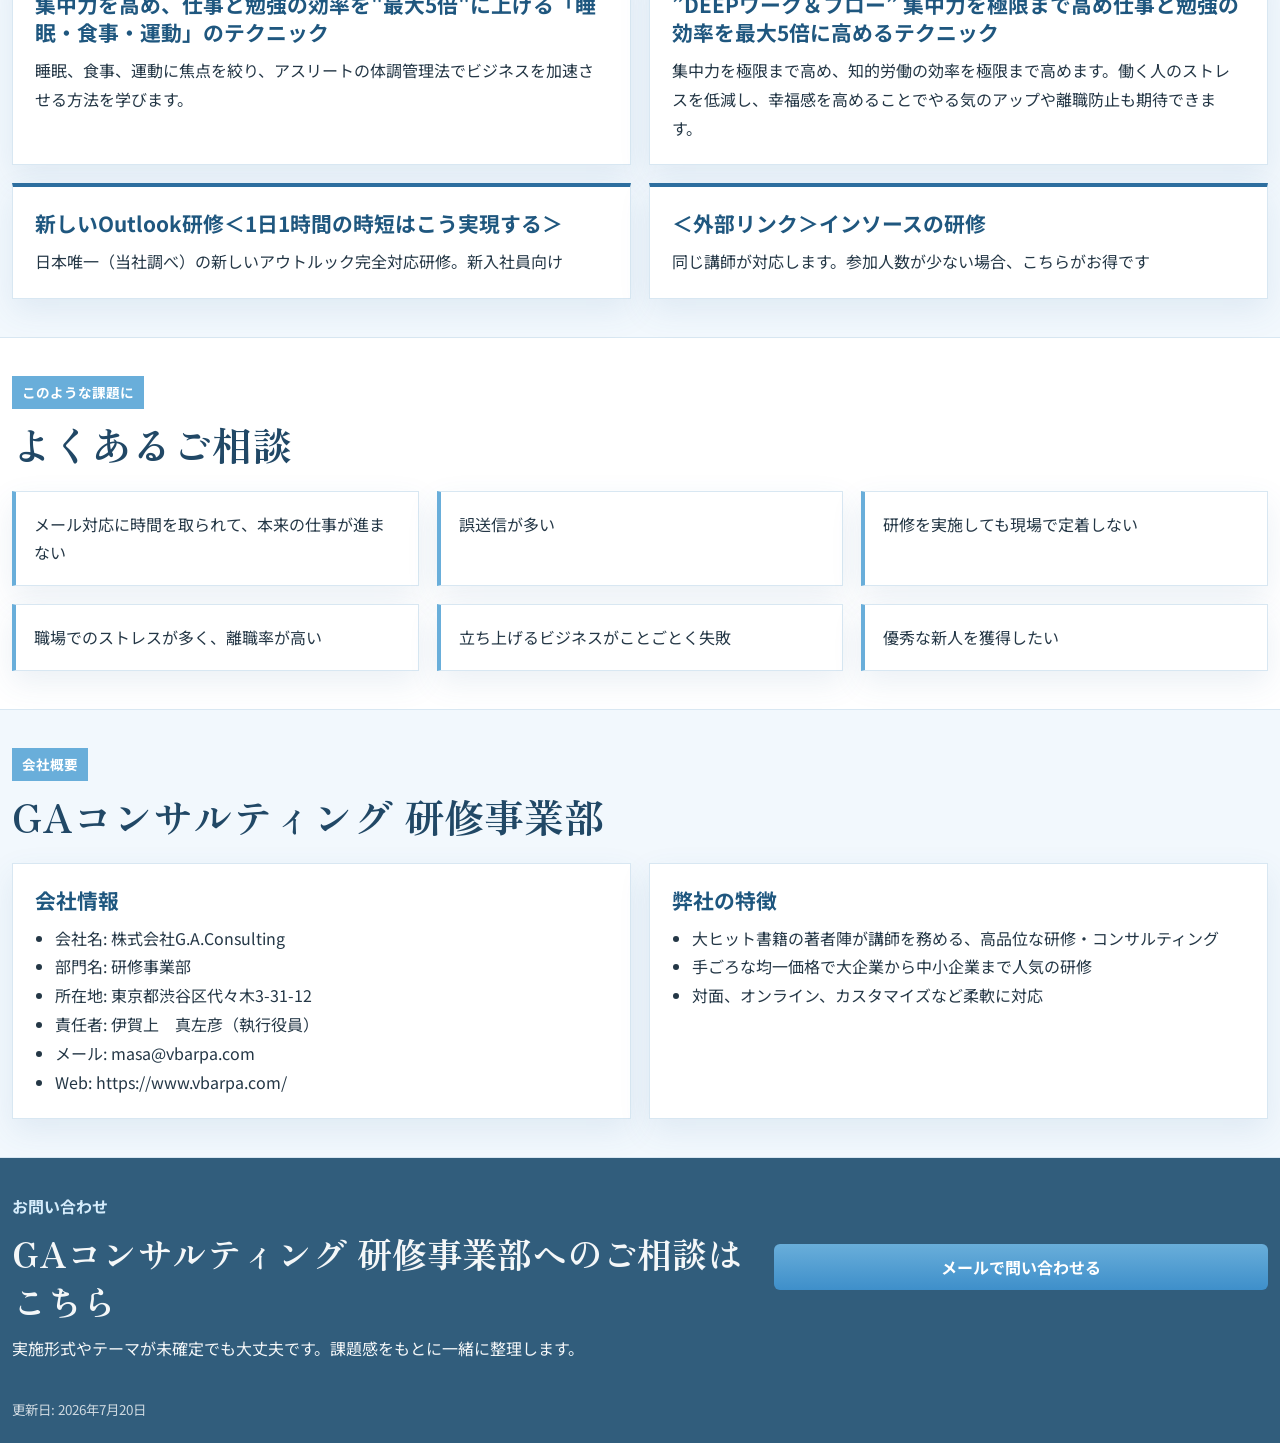
==== commit 94f19a4c: "Add Focus First Lab navigation link" ====
--- a/Potal/index.html
+++ b/Potal/index.html
@@ -75,6 +75,9 @@
             </a>
           </div>
         </div>
+        <a href="https://focus-first-portal.vbarpa.com/" target="_blank" rel="noreferrer">
+          集中力ファースト・ラボ
+        </a>
       </div>
     </nav>
   </header>
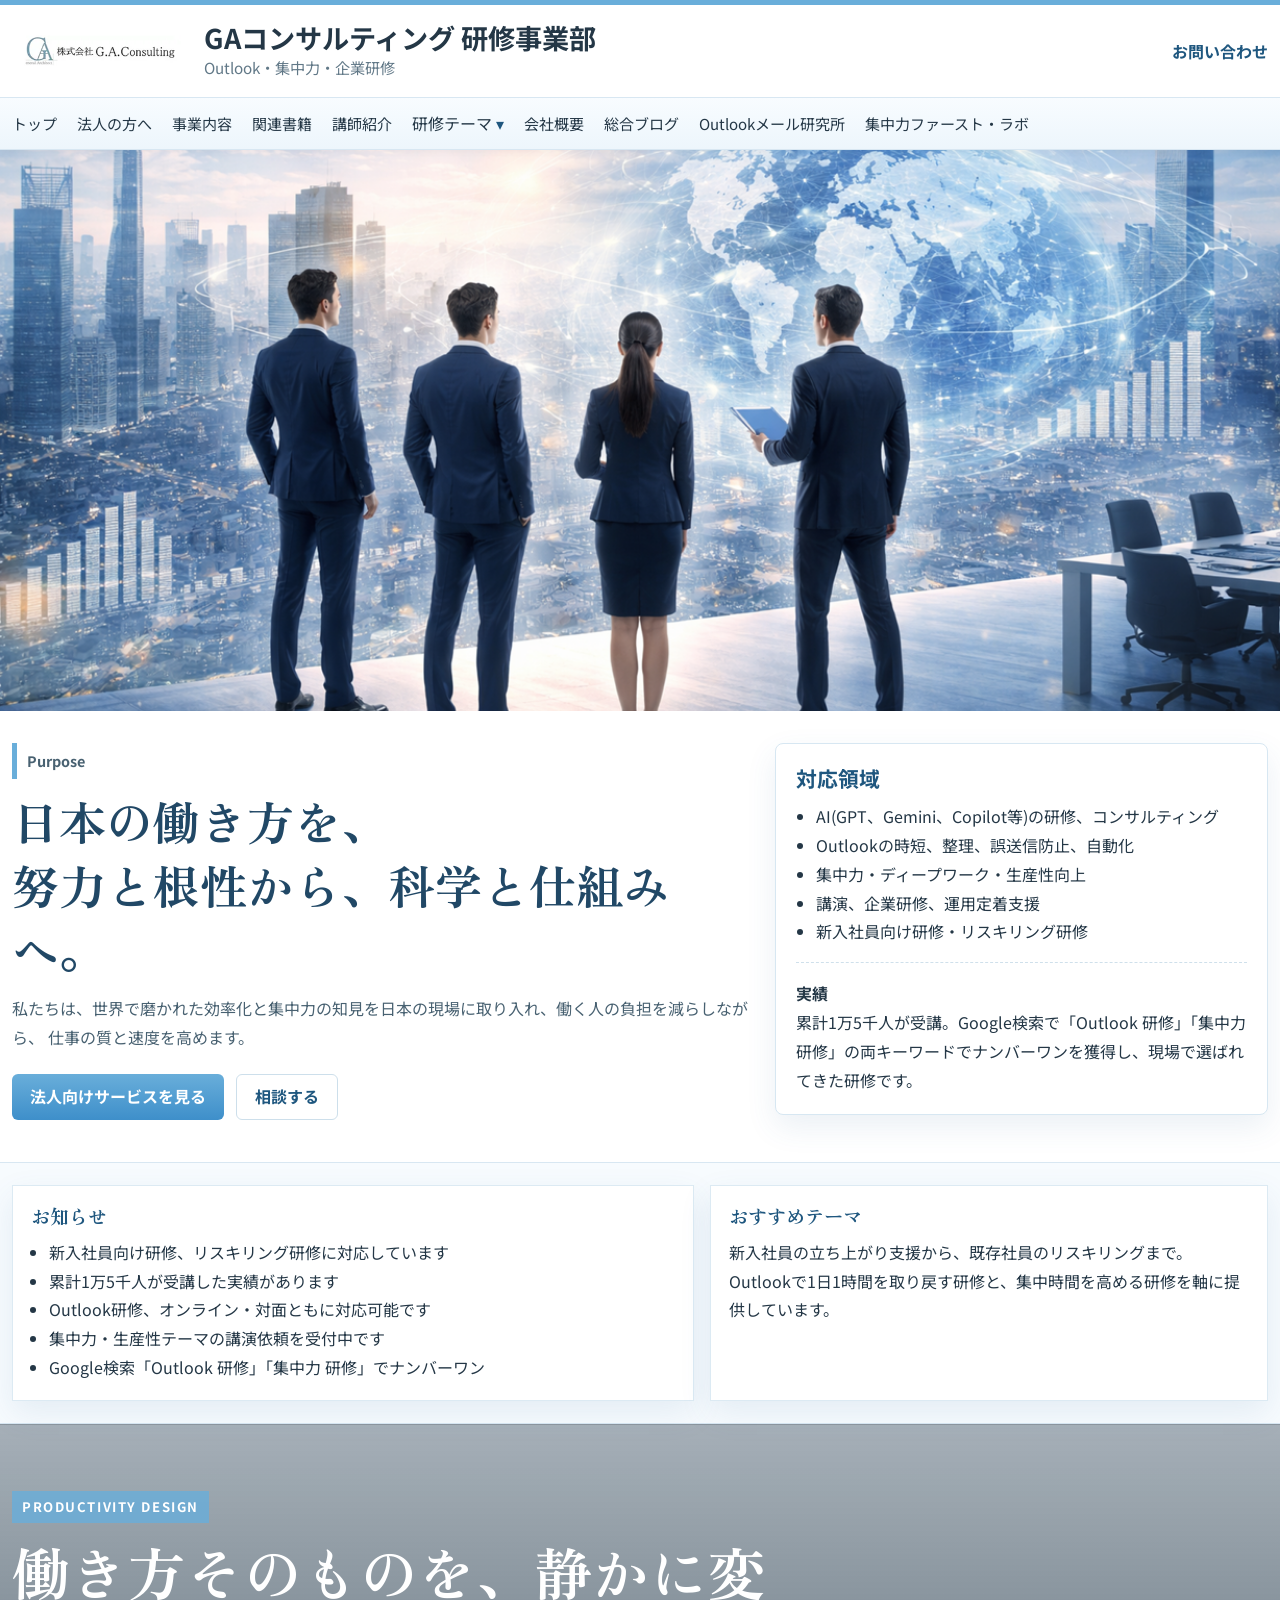
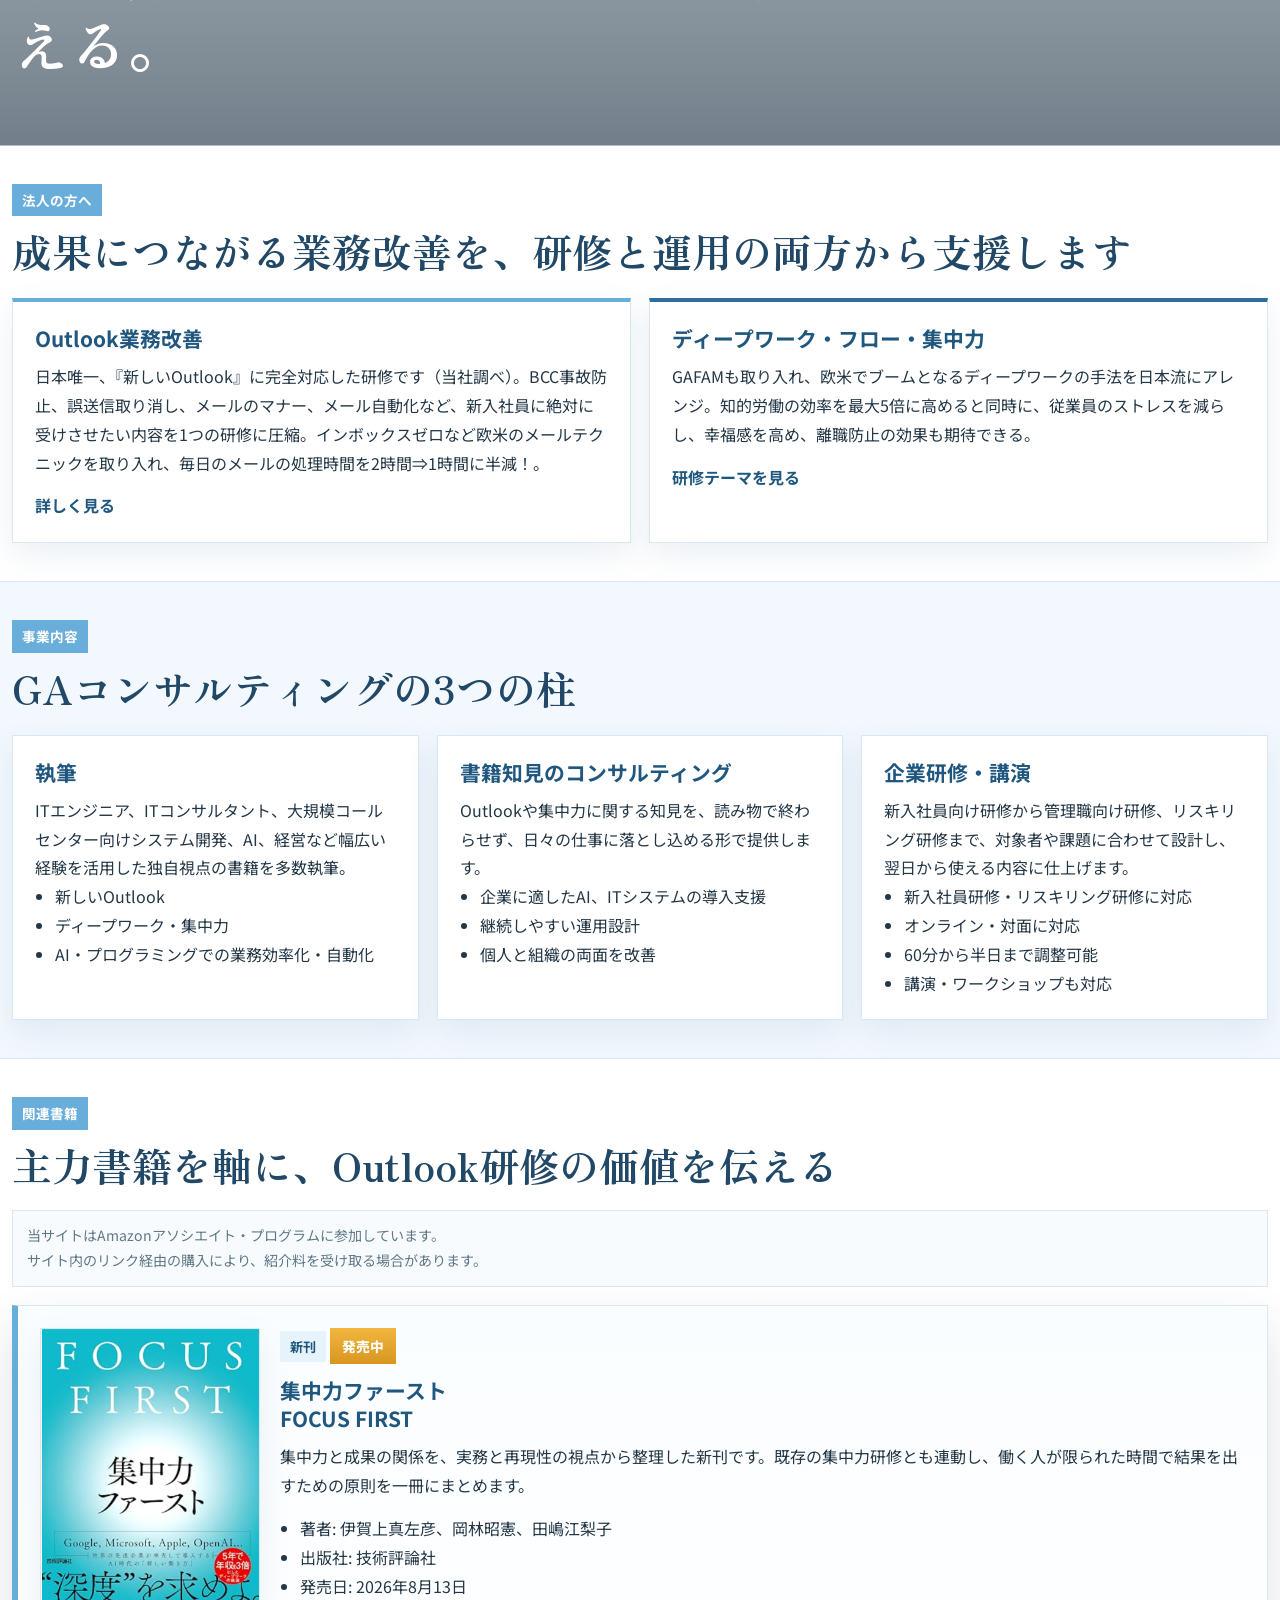
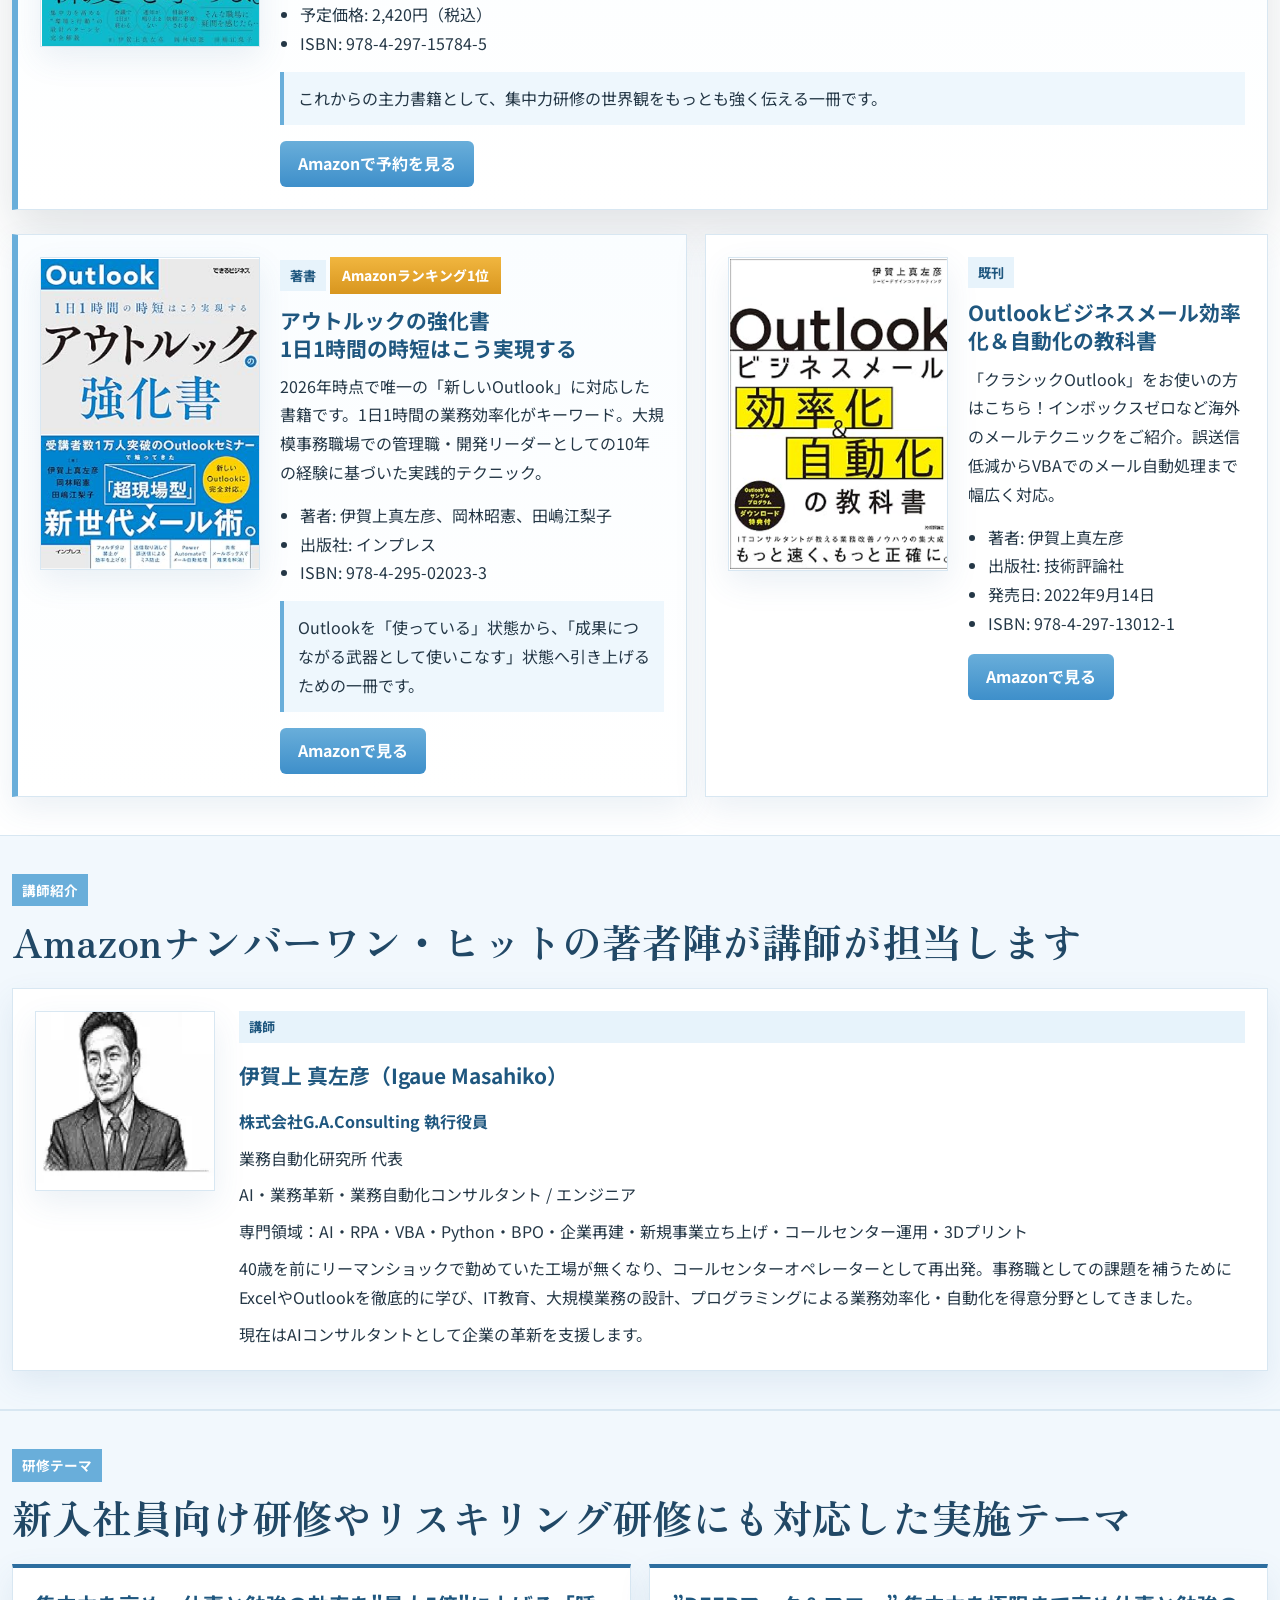
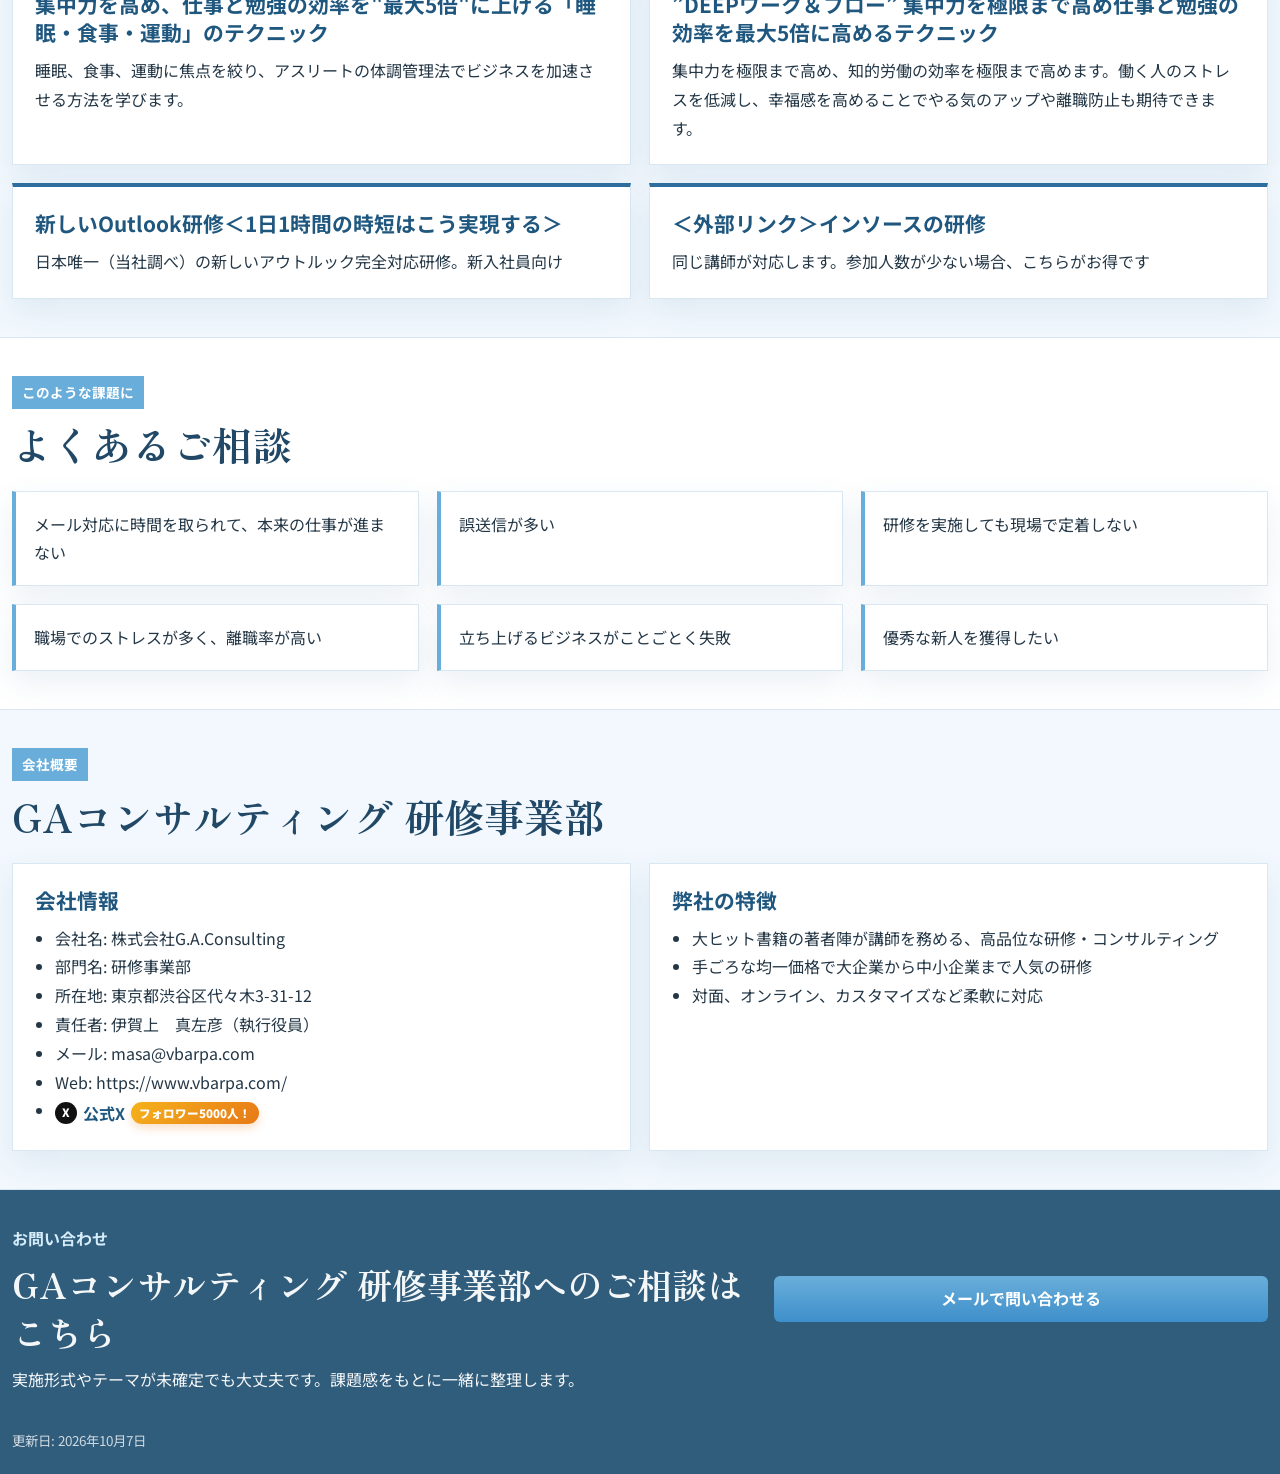
==== commit 94cb6dd2: "Update navigation and social links" ====
--- a/Potal/index.html
+++ b/Potal/index.html
@@ -58,23 +58,12 @@
           </div>
         </div>
         <a href="#profile">会社概要</a>
-        <div class="nav-dropdown">
-          <button class="nav-dropdown-toggle" type="button" id="blog-menu-toggle" aria-haspopup="true"
-            aria-controls="blog-menu-panel">
-            ブログ
-          </button>
-          <div class="nav-dropdown-panel nav-dropdown-panel-right" id="blog-menu-panel">
-            <a href="https://www.vbarpa.com/blog/categories/team%E5%89%AF%E6%A5%AD" target="_blank" rel="noreferrer">
-              業務効率化ブログ
-            </a>
-            <a href="https://www.vbarpa.com/focusfirst" target="_blank" rel="noreferrer">
-              集中力ブログ
-            </a>
-            <a href="https://www.vbarpa.com/outlookbrog" target="_blank" rel="noreferrer">
-              Outlookブログ
-            </a>
-          </div>
-        </div>
+        <a href="https://www.vbarpa.com/blog/categories/team%E5%89%AF%E6%A5%AD" target="_blank" rel="noreferrer">
+          総合ブログ
+        </a>
+        <a href="https://main.vbarpa.com/outlook-mail-lab/#top" target="_blank" rel="noreferrer">
+          Outlookメール研究所
+        </a>
         <a href="https://focus-first-portal.vbarpa.com/" target="_blank" rel="noreferrer">
           集中力ファースト・ラボ
         </a>
@@ -418,6 +407,13 @@
               <li>責任者: 伊賀上　真左彦（執行役員）</li>
               <li>メール: masa@vbarpa.com</li>
               <li>Web: https://www.vbarpa.com/</li>
+              <li>
+                <a class="x-account-link" href="https://x.com/yZDSXgIB7vO2cLV" target="_blank" rel="noreferrer">
+                  <span class="x-mark" aria-hidden="true">X</span>
+                  <span>公式X</span>
+                  <span class="follower-badge">フォロワー5000人！</span>
+                </a>
+              </li>
             </ul>
           </article>
           <article class="profile-card">
@@ -445,7 +441,7 @@
       </div>
     </div>
     <div class="wrap footer-meta">
-      <p>更新日: 2026年7月20日</p>
+      <p>更新日: 2026年10月7日</p>
     </div>
   </footer>
   <script>
--- a/Potal/styles.css
+++ b/Potal/styles.css
@@ -124,6 +124,44 @@
   color: var(--ink);
   text-decoration: none;
   font-size: 0.94rem;
+}
+
+.x-account-link {
+  display: inline-flex;
+  align-items: center;
+  gap: 6px;
+  color: var(--blue-deep);
+  text-decoration: none;
+  font-weight: 700;
+}
+
+.x-account-link:hover {
+  color: var(--sky-deep);
+}
+
+.x-mark {
+  display: inline-grid;
+  width: 22px;
+  height: 22px;
+  place-items: center;
+  border-radius: 50%;
+  color: #fff;
+  background: #111;
+  font-size: 0.72rem;
+  font-weight: 900;
+  line-height: 1;
+}
+
+.follower-badge {
+  display: inline-block;
+  padding: 3px 8px;
+  border-radius: 999px;
+  color: #fff;
+  background: linear-gradient(135deg, #f5b21b, #e77918);
+  box-shadow: 0 4px 10px rgba(231, 121, 24, 0.24);
+  font-size: 0.72rem;
+  font-weight: 900;
+  line-height: 1.4;
 }
 
 .nav-dropdown {
